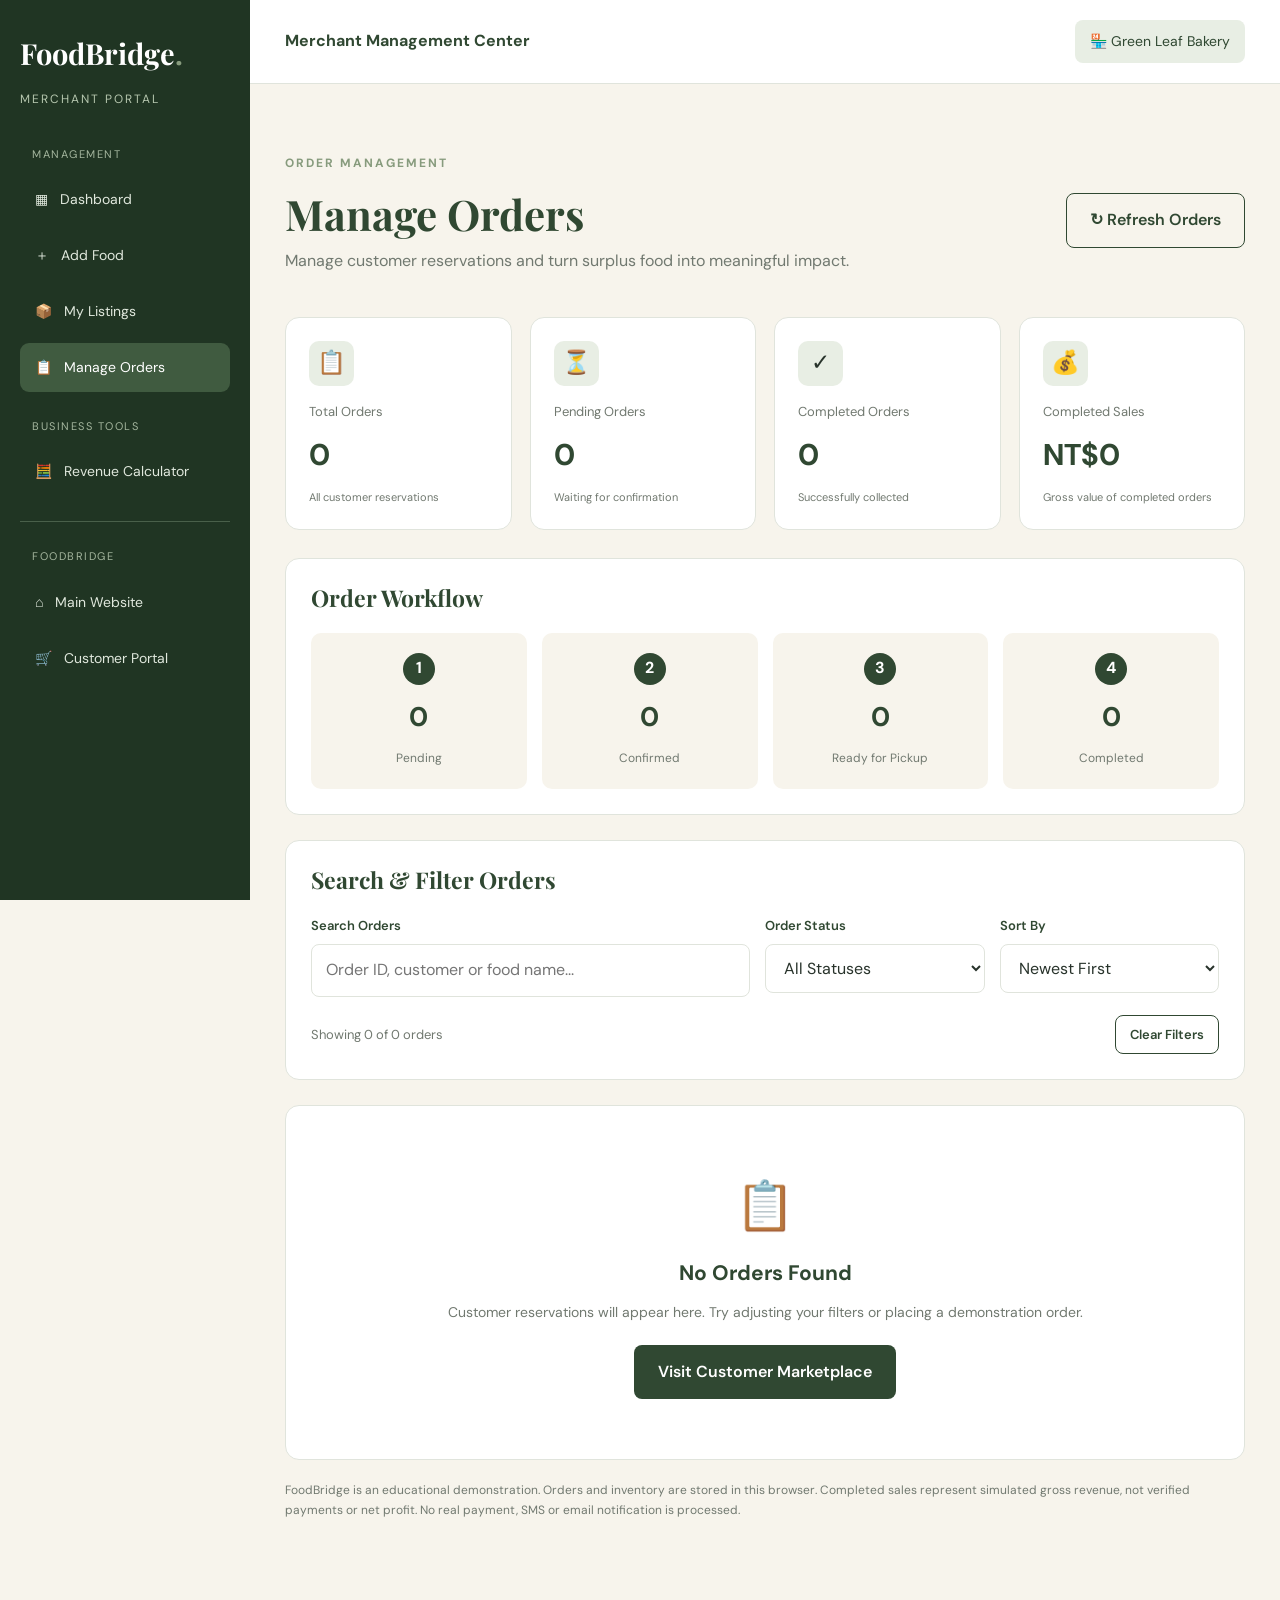
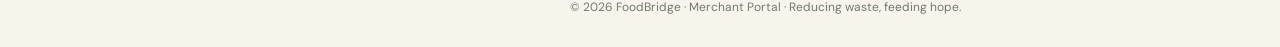
==== merchant/orders.html @ 283144b2 "Create orders.html" ====
<!DOCTYPE html>
<html lang="en">
<head>
    <meta charset="UTF-8">
    <meta name="viewport" content="width=device-width, initial-scale=1.0">
    <title>Manage Orders | FoodBridge</title>
    <link rel="stylesheet" href="../style-v2.css">

    <style>
        .merchant-layout {
            display: grid;
            grid-template-columns: 250px minmax(0, 1fr);
            min-height: 100vh;
        }

        .sidebar {
            background: #203523;
            color: white;
            padding: 30px 20px;
            position: sticky;
            top: 0;
            height: 100vh;
            overflow-y: auto;
        }

        .sidebar .logo {
            color: white;
            font-size: 29px;
        }

        .sidebar-subtitle {
            color: #b5c6ae;
            font-size: 12px;
            letter-spacing: 2px;
            margin: 12px 0 35px;
        }

        .sidebar-label {
            color: #a4b69e;
            font-size: 11px;
            letter-spacing: 1.5px;
            margin: 25px 12px 12px;
        }

        .sidebar-nav {
            display: flex;
            flex-direction: column;
            gap: 7px;
        }

        .sidebar-nav a {
            display: flex;
            align-items: center;
            gap: 12px;
            padding: 13px 15px;
            color: #e0e8dd;
            border-radius: 9px;
            text-decoration: none;
            font-size: 14px;
        }

        .sidebar-nav a:hover,
        .sidebar-nav a.active {
            background: #405b40;
            color: white;
        }

        .sidebar-divider {
            border: none;
            border-top: 1px solid #49604a;
            margin: 25px 0;
        }

        .merchant-main {
            min-width: 0;
            padding: 0;
            background: #f7f4ec;
        }

        .merchant-topbar {
            display: flex;
            justify-content: space-between;
            align-items: center;
            flex-wrap: wrap;
            gap: 15px;
            padding: 20px 35px;
            background: white;
            border-bottom: 1px solid var(--border);
        }

        .topbar-title {
            color: var(--green);
            font-weight: 700;
        }

        .store-label {
            background: #e8eee4;
            color: #304832;
            padding: 10px 15px;
            border-radius: 8px;
            font-size: 14px;
        }

        .dashboard-content {
            max-width: 1500px;
            margin: auto;
            padding: 35px;
        }

        .dashboard-heading {
            display: flex;
            justify-content: space-between;
            align-items: center;
            flex-wrap: wrap;
            gap: 20px;
            margin-bottom: 30px;
        }

        .dashboard-heading h1 {
            font-size: clamp(30px, 4vw, 42px);
            margin: 8px 0;
        }

        .dashboard-heading p {
            color: var(--muted);
        }

        .order-stats {
            display: grid;
            grid-template-columns: repeat(4, minmax(0, 1fr));
            gap: 18px;
            margin-bottom: 28px;
        }

        .order-stat {
            background: white;
            border: 1px solid var(--border);
            border-radius: 14px;
            padding: 23px;
        }

        .stat-icon {
            width: 45px;
            height: 45px;
            display: flex;
            align-items: center;
            justify-content: center;
            background: #e8eee4;
            border-radius: 10px;
            font-size: 23px;
            margin-bottom: 15px;
        }

        .order-stat p {
            color: var(--muted);
            font-size: 13px;
            margin-bottom: 8px;
        }

        .order-stat strong {
            display: block;
            color: var(--green);
            font-size: 30px;
            overflow-wrap: anywhere;
        }

        .order-stat small {
            display: block;
            color: var(--muted);
            font-size: 11px;
            margin-top: 8px;
        }

        .workflow-panel,
        .filter-panel {
            background: white;
            border: 1px solid var(--border);
            border-radius: 14px;
            padding: 25px;
            margin-bottom: 25px;
        }

        .workflow-panel h2,
        .filter-panel h2 {
            font-size: 23px;
            margin-bottom: 20px;
        }

        .workflow {
            display: grid;
            grid-template-columns: repeat(4, 1fr);
            gap: 15px;
        }

        .workflow-step {
            background: #f7f4ec;
            border-radius: 10px;
            padding: 20px 12px;
            text-align: center;
        }

        .workflow-step strong {
            display: block;
            font-size: 27px;
            margin: 10px 0;
            color: var(--green);
        }

        .workflow-step p {
            font-size: 12px;
            color: var(--muted);
            margin: 0;
        }

        .step-number {
            display: inline-flex;
            width: 32px;
            height: 32px;
            border-radius: 50%;
            align-items: center;
            justify-content: center;
            color: white;
            font-weight: 700;
            background: #304832;
        }

        .order-filters {
            display: grid;
            grid-template-columns: 2fr 1fr 1fr;
            gap: 15px;
        }

        .filter-field label {
            display: block;
            color: var(--green);
            font-size: 13px;
            font-weight: 600;
            margin-bottom: 8px;
        }

        .filter-field input,
        .filter-field select {
            width: 100%;
        }

        .filter-bottom {
            display: flex;
            justify-content: space-between;
            align-items: center;
            flex-wrap: wrap;
            gap: 15px;
            margin-top: 18px;
        }

        .result-count {
            color: var(--muted);
            font-size: 13px;
        }

        .merchant-order-card {
            background: white;
            border: 1px solid var(--border);
            border-radius: 14px;
            margin-bottom: 22px;
            overflow: hidden;
        }

        .merchant-order-header {
            display: flex;
            justify-content: space-between;
            align-items: flex-start;
            flex-wrap: wrap;
            gap: 15px;
            background: #f2f4ef;
            padding: 22px 25px;
            border-bottom: 1px solid var(--border);
        }

        .merchant-order-header h3 {
            color: var(--green);
            font-size: 19px;
            margin: 0 0 8px;
            overflow-wrap: anywhere;
        }

        .order-date {
            color: var(--muted);
            font-size: 12px;
        }

        .order-body {
            padding: 25px;
        }

        .customer-details {
            display: grid;
            grid-template-columns: 1fr 1fr;
            gap: 18px;
            padding-bottom: 20px;
            border-bottom: 1px solid var(--border);
        }

        .customer-details p {
            color: var(--muted);
            font-size: 12px;
            margin-bottom: 7px;
        }

        .customer-details strong {
            color: var(--green);
            font-size: 15px;
            overflow-wrap: anywhere;
        }

        .merchant-order-item {
            display: grid;
            grid-template-columns: 85px minmax(0, 1fr) auto;
            align-items: center;
            gap: 18px;
            padding: 20px 0;
            border-bottom: 1px solid var(--border);
        }

        .merchant-order-item img {
            width: 85px;
            height: 85px;
            object-fit: cover;
            border-radius: 10px;
        }

        .merchant-order-item h4 {
            font-size: 17px;
            color: var(--green);
            margin: 0 0 8px;
            overflow-wrap: anywhere;
        }

        .merchant-order-item p {
            font-size: 13px;
            color: var(--muted);
            margin-bottom: 5px;
        }

        .item-total {
            font-size: 19px;
            font-weight: 700;
            color: var(--green);
            text-align: right;
        }

        .order-status-label {
            display: inline-block;
            padding: 7px 12px;
            border-radius: 20px;
            font-size: 12px;
            font-weight: 700;
        }

        .status-pending {
            background: #fff0d9;
            color: #a66a23;
        }

        .status-confirmed {
            background: #e5eef8;
            color: #3c6994;
        }

        .status-ready {
            background: #eee6f7;
            color: #76529b;
        }

        .status-completed {
            background: #e8eee4;
            color: #304832;
        }

        .status-cancelled {
            background: #fbe9e7;
            color: #a43e38;
        }

        .status-mixed {
            background: #eeeeee;
            color: #555555;
        }

        .order-totals {
            display: grid;
            grid-template-columns: repeat(3, 1fr);
            gap: 15px;
            padding: 22px 0;
        }

        .order-total-box {
            background: #f7f4ec;
            border-radius: 9px;
            padding: 16px;
        }

        .order-total-box p {
            font-size: 12px;
            color: var(--muted);
            margin-bottom: 7px;
        }

        .order-total-box strong {
            color: var(--green);
            font-size: 22px;
            overflow-wrap: anywhere;
        }

        .order-progress {
            display: grid;
            grid-template-columns: repeat(4, 1fr);
            gap: 8px;
            padding: 18px 0;
        }

        .progress-step {
            text-align: center;
            font-size: 11px;
            color: #999999;
        }

        .progress-dot {
            width: 28px;
            height: 28px;
            border-radius: 50%;
            background: #eeeeee;
            color: #999999;
            display: flex;
            align-items: center;
            justify-content: center;
            margin: 0 auto 8px;
        }

        .progress-step.done {
            color: #304832;
            font-weight: 600;
        }

        .progress-step.done .progress-dot {
            background: #304832;
            color: white;
        }

        .order-actions {
            display: flex;
            justify-content: space-between;
            align-items: center;
            flex-wrap: wrap;
            gap: 15px;
            padding-top: 20px;
            border-top: 1px solid var(--border);
        }

        .action-note {
            color: var(--muted);
            font-size: 12px;
            max-width: 430px;
            line-height: 1.6;
        }

        .action-buttons {
            display: flex;
            flex-wrap: wrap;
            gap: 10px;
        }

        .cancel-button {
            background: white;
            border: 1px solid #edcfcc;
            color: #b74b45;
            border-radius: 8px;
            padding: 11px 16px;
            cursor: pointer;
            font-weight: 600;
        }

        .cancel-button:hover {
            background: #fbe9e7;
        }

        .completed-message {
            color: #304832;
            background: #e8eee4;
            padding: 12px 16px;
            border-radius: 8px;
            font-size: 13px;
            font-weight: 600;
        }

        .cancelled-message {
            color: #a43e38;
            background: #fbe9e7;
            padding: 12px 16px;
            border-radius: 8px;
            font-size: 13px;
        }

        .empty-orders {
            background: white;
            border: 1px solid var(--border);
            border-radius: 14px;
            text-align: center;
            padding: 60px 25px;
        }

        .empty-orders h3 {
            color: var(--green);
            margin: 15px 0;
        }

        .empty-orders p {
            color: var(--muted);
            font-size: 14px;
            margin-bottom: 20px;
        }

        .demo-note {
            color: var(--muted);
            font-size: 12px;
            line-height: 1.7;
            margin-top: 20px;
        }

        .toast {
            position: fixed;
            bottom: 25px;
            right: 25px;
            max-width: 90vw;
            background: #304832;
            color: white;
            padding: 16px 22px;
            border-radius: 10px;
            box-shadow: var(--shadow);
            z-index: 1000;
            font-size: 14px;
        }

        .dashboard-footer {
            text-align: center;
            color: var(--muted);
            font-size: 12px;
            padding: 30px;
        }

        @media (max-width: 1150px) {
            .order-stats {
                grid-template-columns: repeat(2, 1fr);
            }
        }

        @media (max-width: 760px) {
            .merchant-layout {
                grid-template-columns: 1fr;
            }

            .sidebar {
                position: static;
                height: auto;
                padding: 20px;
            }

            .sidebar-subtitle {
                margin-bottom: 20px;
            }

            .sidebar-nav {
                display: grid;
                grid-template-columns: 1fr 1fr;
            }

            .sidebar-nav a {
                padding: 10px;
                font-size: 13px;
            }

            .merchant-topbar,
            .dashboard-content {
                padding: 20px;
            }

            .workflow {
                grid-template-columns: repeat(2, 1fr);
            }

            .order-filters {
                grid-template-columns: 1fr;
            }

            .order-body {
                padding: 18px;
            }

            .order-totals {
                grid-template-columns: 1fr;
            }

            .merchant-order-item {
                grid-template-columns: 65px minmax(0, 1fr);
            }

            .merchant-order-item img {
                width: 65px;
                height: 65px;
            }

            .item-total {
                grid-column: 2;
                text-align: left;
            }
        }

        @media (max-width: 480px) {
            .order-stat {
                padding: 15px;
            }

            .order-stat strong {
                font-size: 23px;
            }

            .customer-details {
                grid-template-columns: 1fr;
            }

            .merchant-order-header {
                padding: 18px;
            }
        }
    </style>
</head>

<body>

<div class="merchant-layout">

    <!-- Merchant Sidebar -->

    <aside class="sidebar">

        <a href="../index.html" class="logo">
            FoodBridge<span>.</span>
        </a>

        <div class="sidebar-subtitle">
            MERCHANT PORTAL
        </div>

        <div class="sidebar-label">
            MANAGEMENT
        </div>

        <nav class="sidebar-nav">

            <a href="index.html">
                <span>▦</span> Dashboard
            </a>

            <a href="add-food.html">
                <span>＋</span> Add Food
            </a>

            <a href="listings.html">
                <span>📦</span> My Listings
            </a>

            <a href="orders.html"
               class="active"
               aria-current="page">
                <span>📋</span> Manage Orders
            </a>

        </nav>

        <div class="sidebar-label">
            BUSINESS TOOLS
        </div>

        <nav class="sidebar-nav">

            <a href="calculator.html">
                <span>🧮</span> Revenue Calculator
            </a>

        </nav>

        <hr class="sidebar-divider">

        <div class="sidebar-label">
            FOODBRIDGE
        </div>

        <nav class="sidebar-nav">

            <a href="../index.html">
                <span>⌂</span> Main Website
            </a>

            <a href="../customer/index.html">
                <span>🛒</span> Customer Portal
            </a>

        </nav>

    </aside>

    <!-- Main Content -->

    <main class="merchant-main">

        <header class="merchant-topbar">

            <div class="topbar-title">
                Merchant Management Center
            </div>

            <div class="store-label">
                🏪 <span id="currentStore">Loading...</span>
            </div>

        </header>

        <div class="dashboard-content">

            <div class="dashboard-heading">

                <div>

                    <div class="eyebrow">
                        Order Management
                    </div>

                    <h1>Manage Orders</h1>

                    <p>
                        Manage customer reservations and
                        turn surplus food into meaningful impact.
                    </p>

                </div>

                <button type="button"
                        class="btn btn-outline"
                        id="refreshButton">
                    ↻ Refresh Orders
                </button>

            </div>

            <!-- Order Statistics -->

            <section class="order-stats">

                <article class="order-stat">
                    <div class="stat-icon">📋</div>
                    <p>Total Orders</p>
                    <strong id="totalOrders">0</strong>
                    <small>All customer reservations</small>
                </article>

                <article class="order-stat">
                    <div class="stat-icon">⏳</div>
                    <p>Pending Orders</p>
                    <strong id="pendingOrders">0</strong>
                    <small>Waiting for confirmation</small>
                </article>

                <article class="order-stat">
                    <div class="stat-icon">✓</div>
                    <p>Completed Orders</p>
                    <strong id="completedOrders">0</strong>
                    <small>Successfully collected</small>
                </article>

                <article class="order-stat">
                    <div class="stat-icon">💰</div>
                    <p>Completed Sales</p>
                    <strong id="totalRevenue">NT$0</strong>
                    <small>Gross value of completed orders</small>
                </article>

            </section>

            <!-- Order Workflow -->

            <section class="workflow-panel">

                <h2>Order Workflow</h2>

                <div class="workflow">

                    <article class="workflow-step">
                        <span class="step-number">1</span>
                        <strong id="workflowPending">0</strong>
                        <p>Pending</p>
                    </article>

                    <article class="workflow-step">
                        <span class="step-number">2</span>
                        <strong id="workflowConfirmed">0</strong>
                        <p>Confirmed</p>
                    </article>

                    <article class="workflow-step">
                        <span class="step-number">3</span>
                        <strong id="workflowReady">0</strong>
                        <p>Ready for Pickup</p>
                    </article>

                    <article class="workflow-step">
                        <span class="step-number">4</span>
                        <strong id="workflowCompleted">0</strong>
                        <p>Completed</p>
                    </article>

                </div>

            </section>

            <!-- Search and Filters -->

            <section class="filter-panel">

                <h2>Search & Filter Orders</h2>

                <div class="order-filters">

                    <div class="filter-field">

                        <label for="searchInput">
                            Search Orders
                        </label>

                        <input type="search"
                               id="searchInput"
                               placeholder="Order ID, customer or food name...">

                    </div>

                    <div class="filter-field">

                        <label for="statusFilter">
                            Order Status
                        </label>

                        <select id="statusFilter">
                            <option value="">All Statuses</option>
                            <option value="Pending">Pending</option>
                            <option value="Confirmed">Confirmed</option>
                            <option value="Ready for Pickup">
                                Ready for Pickup
                            </option>
                            <option value="Completed">Completed</option>
                            <option value="Cancelled">Cancelled</option>
                        </select>

                    </div>

                    <div class="filter-field">

                        <label for="sortFilter">
                            Sort By
                        </label>

                        <select id="sortFilter">
                            <option value="newest">Newest First</option>
                            <option value="oldest">Oldest First</option>
                            <option value="highest">Highest Order Value</option>
                            <option value="lowest">Lowest Order Value</option>
                        </select>

                    </div>

                </div>

                <div class="filter-bottom">

                    <span class="result-count" id="resultCount">
                        Showing 0 orders
                    </span>

                    <button type="button"
                            class="btn btn-outline btn-small"
                            id="clearFilters">
                        Clear Filters
                    </button>

                </div>

            </section>

            <!-- Order List -->

            <section id="ordersContainer"
                     aria-label="Customer orders">
            </section>

            <p class="demo-note">
                FoodBridge is an educational demonstration.
                Orders and inventory are stored in this browser.
                Completed sales represent simulated gross revenue,
                not verified payments or net profit.
                No real payment, SMS or email notification is processed.
            </p>

        </div>

        <footer class="dashboard-footer">
            © 2026 FoodBridge · Merchant Portal ·
            Reducing waste, feeding hope.
        </footer>

    </main>

</div>

<script src="../database.js"></script>

<script>

    const db = window.FoodBridgeDB;

    const WORKFLOW = [
        "Pending",
        "Confirmed",
        "Ready for Pickup",
        "Completed"
    ];

    let merchant = db.getCurrentMerchant();

    let toastTimer;

    // Utility Functions

    function element(id) {
        return document.getElementById(id);
    }

    function setText(id, value) {
        element(id).textContent = value;
    }

    function escapeHTML(value) {
        return String(value ?? "").replace(
            /[&<>"']/g,
            character => ({
                "&": "&amp;",
                "<": "&lt;",
                ">": "&gt;",
                '"': "&quot;",
                "'": "&#39;"
            })[character]
        );
    }

    function formatMoney(value) {
        return "NT$" +
            Number(value || 0).toLocaleString("en-US");
    }

    function formatDate(value) {

        const date = new Date(value);

        if (Number.isNaN(date.getTime())) {
            return "Date unavailable";
        }

        return date.toLocaleString("en-US", {
            year: "numeric",
            month: "short",
            day: "numeric",
            hour: "numeric",
            minute: "2-digit"
        });

    }

    function getImagePath(image) {

        const value = String(image || "bakery.jpg");

        if (/^data:image\/(jpeg|png|webp|gif);base64,/i.test(value)) {
            return value;
        }

        if (/^https?:\/\//i.test(value)) {
            return value;
        }

        return "../" + value.replace(/^\/+/, "");

    }

    function showToast(message, isError = false) {

        const existing = document.querySelector(".toast");

        if (existing) {
            existing.remove();
        }

        clearTimeout(toastTimer);

        const toast = document.createElement("div");

        toast.className = "toast";

        toast.setAttribute("role", "status");

        toast.textContent = message;

        if (isError) {
            toast.style.background = "#b74b45";
        }

        document.body.appendChild(toast);

        toastTimer = setTimeout(
            () => toast.remove(),
            3500
        );

    }

    // Merchant Orders

    function getOrders() {

        if (!merchant) {
            return [];
        }

        return db.getMerchantOrders(merchant.id);

    }

    function getOrderStatus(order) {

        const statuses = [
            ...new Set(
                order.items.map(
                    item => item.status || "Pending"
                )
            )
        ];

        if (statuses.length === 1) {
            return statuses[0];
        }

        return "Mixed";

    }

    function getStatusClass(status) {

        const classes = {
            "Pending": "status-pending",
            "Confirmed": "status-confirmed",
            "Ready for Pickup": "status-ready",
            "Completed": "status-completed",
            "Cancelled": "status-cancelled",
            "Mixed": "status-mixed"
        };

        return classes[status] || "status-mixed";

    }

    function getOrderTotals(order) {

        const activeItems = order.items.filter(
            item => item.status !== "Cancelled"
        );

        return activeItems.reduce(
            (totals, item) => {

                const quantity = Number(item.quantity) || 0;
                const price = Number(item.price) || 0;
                const original = Number(item.originalPrice) || 0;
                const weight = Number(item.weight) || 0;

                totals.quantity += quantity;
                totals.total += price * quantity;
                totals.savings += (original - price) * quantity;
                totals.waste += weight * quantity;

                return totals;

            },
            {
                quantity: 0,
                total: 0,
                savings: 0,
                waste: 0
            }
        );

    }

    // Dashboard Statistics

    function updateStatistics() {

        const orders = getOrders();

        const pending = orders.filter(
            order => getOrderStatus(order) === "Pending"
        ).length;

        const confirmed = orders.filter(
            order => getOrderStatus(order) === "Confirmed"
        ).length;

        const ready = orders.filter(
            order => getOrderStatus(order) === "Ready for Pickup"
        ).length;

        const completed = orders.filter(
            order => getOrderStatus(order) === "Completed"
        ).length;

        const revenue = orders.reduce(
            (sum, order) => {

                return sum + order.items
                    .filter(item => item.status === "Completed")
                    .reduce(
                        (total, item) =>
                            total + item.price * item.quantity,
                        0
                    );

            },
            0
        );

        setText("totalOrders", orders.length);
        setText("pendingOrders", pending);
        setText("completedOrders", completed);
        setText("totalRevenue", formatMoney(revenue));

        setText("workflowPending", pending);
        setText("workflowConfirmed", confirmed);
        setText("workflowReady", ready);
        setText("workflowCompleted", completed);

    }

    // Search and Filter

    function getFilteredOrders() {

        const keyword = element("searchInput")
            .value.trim().toLowerCase();

        const status = element("statusFilter").value;

        const sort = element("sortFilter").value;

        let orders = getOrders().filter(order => {

            const searchableText = [
                order.id,
                order.customerName,
                ...order.items.map(item => item.name)
            ].join(" ").toLowerCase();

            const matchesKeyword =
                searchableText.includes(keyword);

            const matchesStatus =
                !status ||
                order.items.some(
                    item => (item.status || "Pending") === status
                );

            return matchesKeyword && matchesStatus;

        });

        switch (sort) {

            case "oldest":

                orders.sort(
                    (a, b) => new Date(a.date) - new Date(b.date)
                );

                break;

            case "highest":

                orders.sort(
                    (a, b) =>
                        getOrderTotals(b).total -
                        getOrderTotals(a).total
                );

                break;

            case "lowest":

                orders.sort(
                    (a, b) =>
                        getOrderTotals(a).total -
                        getOrderTotals(b).total
                );

                break;

            default:

                orders.sort(
                    (a, b) => new Date(b.date) - new Date(a.date)
                );

        }

        return orders;

    }

    // Order Progress

    function renderProgress(status) {

        if (status === "Cancelled" || status === "Mixed") {
            return "";
        }

        const currentIndex = WORKFLOW.indexOf(status);

        return `
            <div class="order-progress">

                ${WORKFLOW.map((step, index) => `

                    <div class="progress-step
                        ${index <= currentIndex ? "done" : ""}">

                        <div class="progress-dot">
                            ${index < currentIndex ? "✓" : index + 1}
                        </div>

                        ${step}

                    </div>

                `).join("")}

            </div>
        `;

    }

    // Order Action Buttons

    function renderActions(order, status) {

        const orderId = escapeHTML(order.id);

        if (status === "Completed") {

            return `
                <div class="completed-message">
                    ✓ Order successfully completed.
                </div>
            `;

        }

        if (status === "Cancelled") {

            return `
                <div class="cancelled-message">
                    This order has been cancelled.
                </div>
            `;

        }

        if (status === "Mixed") {

            return `
                <p class="action-note">
                    This order contains different item statuses.
                    Review the individual items before making changes.
                </p>
            `;

        }

        const nextSteps = {

            "Pending": {
                status: "Confirmed",
                label: "Confirm Order",
                note: "Accept this customer reservation."
            },

            "Confirmed": {
                status: "Ready for Pickup",
                label: "Mark Ready for Pickup",
                note: "Mark the food as ready for collection."
            },

            "Ready for Pickup": {
                status: "Completed",
                label: "Complete Order",
                note: "Complete the order after the customer collects the food."
            }

        };

        const next = nextSteps[status];

        if (!next) {
            return "";
        }

        return `

            <p class="action-note">
                ${next.note}
            </p>

            <div class="action-buttons">

                <button type="button"
                        class="cancel-button"
                        data-order-id="${orderId}"
                        data-status="Cancelled">
                    Cancel Order
                </button>

                <button type="button"
                        class="btn btn-primary"
                        data-order-id="${orderId}"
                        data-status="${next.status}">
                    ${next.label} →
                </button>

            </div>

        `;

    }

    // Render Orders

    function renderOrders() {

        const orders = getFilteredOrders();

        const container = element("ordersContainer");

        setText(
            "resultCount",
            "Showing " + orders.length +
            " of " + getOrders().length + " orders"
        );

        if (orders.length === 0) {

            container.innerHTML = `

                <div class="empty-orders">

                    <div style="font-size:48px;">📋</div>

                    <h3>No Orders Found</h3>

                    <p>
                        Customer reservations will appear here.
                        Try adjusting your filters or placing
                        a demonstration order.
                    </p>

                    <a href="../customer/food.html"
                       class="btn btn-primary">
                        Visit Customer Marketplace
                    </a>

                </div>

            `;

            return;

        }

        container.innerHTML = orders.map(order => {

            const status = getOrderStatus(order);

            const totals = getOrderTotals(order);

            const items = order.items.map(item => {

                const itemStatus = item.status || "Pending";

                return `

                    <div class="merchant-order-item">

                        <img
                            src="${escapeHTML(getImagePath(item.image))}"
                            alt="${escapeHTML(item.name)}"
                            onerror="this.onerror=null;this.src='../bakery.jpg';">

                        <div>

                            <h4>
                                ${escapeHTML(item.name)}
                            </h4>

                            <p>
                                Quantity: ${Number(item.quantity)}
                                · ${formatMoney(item.price)} each
                            </p>

                            <p>
                                🕒 Pickup:
                                ${escapeHTML(item.pickup)}
                            </p>

                            <span class="order-status-label
                                ${getStatusClass(itemStatus)}">

                                ${escapeHTML(itemStatus)}

                            </span>

                        </div>

                        <div class="item-total">
                            ${formatMoney(
                                item.price * item.quantity
                            )}
                        </div>

                    </div>

                `;

            }).join("");

            return `

                <article class="merchant-order-card">

                    <header class="merchant-order-header">

                        <div>

                            <h3>
                                Order #${escapeHTML(order.id)}
                            </h3>

                            <div class="order-date">
                                ${escapeHTML(formatDate(order.date))}
                            </div>

                        </div>

                        <span class="order-status-label
                            ${getStatusClass(status)}">

                            ${escapeHTML(status)}

                        </span>

                    </header>

                    <div class="order-body">

                        <div class="customer-details">

                            <div>
                                <p>Customer Name</p>
                                <strong>
                                    ${escapeHTML(
                                        order.customerName ||
                                        "Guest Customer"
                                    )}
                                </strong>
                            </div>

                            <div>
                                <p>Payment Method</p>
                                <strong>Pay at Pickup (Demo)</strong>
                            </div>

                        </div>

                        ${items}

                        <div class="order-totals">

                            <div class="order-total-box">
                                <p>
                                    ${status === "Completed"
                                        ? "Completed Sales"
                                        : "Active Order Value"}
                                </p>
                                <strong>
                                    ${formatMoney(totals.total)}
                                </strong>
                            </div>

                            <div class="order-total-box">
                                <p>Customer Savings</p>
                                <strong>
                                    ${formatMoney(totals.savings)}
                                </strong>
                            </div>

                            <div class="order-total-box">
                                <p>
                                    ${status === "Completed"
                                        ? "Estimated Food Rescued"
                                        : "Potential Food Rescued"}
                                </p>
                                <strong>
                                    ${totals.waste.toFixed(2)} kg
                                </strong>
                            </div>

                        </div>

                        ${renderProgress(status)}

                        <div class="order-actions">

                            ${renderActions(order, status)}

                        </div>

                    </div>

                </article>

            `;

        }).join("");

    }

    // Update Order Status

    function changeOrderStatus(orderId, newStatus) {

        if (!merchant) {
            return;
        }

        const order = getOrders().find(
            item => String(item.id) === String(orderId)
        );

        if (!order) {

            showToast("Order not found.", true);

            return;

        }

        const currentStatus = getOrderStatus(order);

        const allowedTransitions = {

            "Pending": [
                "Confirmed",
                "Cancelled"
            ],

            "Confirmed": [
                "Ready for Pickup",
                "Cancelled"
            ],

            "Ready for Pickup": [
                "Completed",
                "Cancelled"
            ],

            "Completed": [],

            "Cancelled": [],

            "Mixed": []

        };

        if (
            !(allowedTransitions[currentStatus] || [])
                .includes(newStatus)
        ) {

            showToast(
                "This order status cannot be changed.",
                true
            );

            return;

        }

        if (newStatus === "Cancelled") {

            const confirmed = window.confirm(

                "Cancel this order?\n\n" +
                "The reserved food quantity will be returned " +
                "to the inventory. This action cannot be undone."

            );

            if (!confirmed) {
                return;
            }

        }

        if (newStatus === "Completed") {

            const confirmed = window.confirm(

                "Complete this order?\n\n" +
                "Please confirm that the customer has collected " +
                "the food. Completed sales and sustainability " +
                "statistics will be updated."

            );

            if (!confirmed) {
                return;
            }

        }

        try {

            const success = db.updateOrderStatus(
                orderId,
                merchant.id,
                newStatus
            );

            if (!success) {

                throw new Error(
                    "Unable to update order status."
                );

            }

            refreshPage();

            const messages = {

                "Confirmed":
                    "Order confirmed successfully.",

                "Ready for Pickup":
                    "Order is now ready for pickup.",

                "Completed":
                    "Order completed. Impact statistics updated!",

                "Cancelled":
                    "Order cancelled. Inventory restored."

            };

            showToast(
                messages[newStatus] ||
                "Order status updated."
            );

        } catch (error) {

            console.error(error);

            showToast(
                "Unable to update the order. Please refresh and try again.",
                true
            );

        }

    }

    // Clear Filters

    function clearFilters() {

        element("searchInput").value = "";

        element("statusFilter").value = "";

        element("sortFilter").value = "newest";

        renderOrders();

    }

    // Refresh Page

    function refreshPage() {

        merchant = db.getCurrentMerchant();

        setText(
            "currentStore",
            merchant ? merchant.name : "No store selected"
        );

        updateStatistics();

        renderOrders();

    }

    // Order Action Events

    element("ordersContainer").addEventListener(
        "click",
        event => {

            const button = event.target.closest(
                "button[data-order-id][data-status]"
            );

            if (!button) {
                return;
            }

            button.disabled = true;

            try {

                changeOrderStatus(
                    button.dataset.orderId,
                    button.dataset.status
                );

            } finally {

                button.disabled = false;

            }

        }
    );

    // Filter Events

    element("searchInput").addEventListener(
        "input",
        renderOrders
    );

    element("statusFilter").addEventListener(
        "change",
        renderOrders
    );

    element("sortFilter").addEventListener(
        "change",
        renderOrders
    );

    element("clearFilters").addEventListener(
        "click",
        clearFilters
    );

    element("refreshButton").addEventListener(
        "click",
        () => window.location.reload()
    );

    window.addEventListener(
        "storage",
        refreshPage
    );

    window.addEventListener(
        "pageshow",
        refreshPage
    );

    // Initialize Page

    refreshPage();

</script>

</body>
</html>
---- style-v2.css ----
/* ========================================
   FoodBridge 2.0
   Global Design System
======================================== */

@import url('https://fonts.googleapis.com/css2?family=DM+Sans:wght@400;500;600;700&family=Playfair+Display:wght@400;500;600;700&display=swap');

:root {
    --green: #304832;
    --green-dark: #203523;
    --green-light: #e8eee4;
    --sage: #879b7d;
    --cream: #f7f4ec;
    --white: #ffffff;
    --text: #28332b;
    --muted: #717970;
    --border: #e0e4dc;
    --orange: #b66a39;
    --red: #b74b45;
    --shadow: 0 8px 30px rgba(48, 72, 50, 0.08);
    --radius: 14px;
}

/* Reset */

* {
    box-sizing: border-box;
    margin: 0;
    padding: 0;
}

html {
    scroll-behavior: smooth;
}

body {
    font-family: 'DM Sans', Arial, sans-serif;
    background: var(--cream);
    color: var(--text);
    line-height: 1.65;
    font-size: 16px;
}

h1, h2, h3, h4 {
    line-height: 1.25;
    color: var(--green);
}

h1, h2 {
    font-family: 'Playfair Display', Georgia, serif;
}

h1 {
    font-size: clamp(38px, 5vw, 68px);
}

h2 {
    font-size: clamp(28px, 3vw, 42px);
}

h3 {
    font-size: 21px;
}

p {
    margin-bottom: 12px;
}

a {
    color: inherit;
    text-decoration: none;
}

img {
    display: block;
    width: 100%;
    max-width: 100%;
}

button, input, select, textarea {
    font: inherit;
}

button {
    cursor: pointer;
}

button:disabled {
    cursor: not-allowed;
    opacity: 0.5;
}

:focus-visible {
    outline: 3px solid var(--sage);
    outline-offset: 4px;
}

[hidden] {
    display: none !important;
}

/* Layout */

.container {
    width: min(1200px, 92%);
    margin: 0 auto;
}

.section {
    padding: 80px 0;
}

.section-white {
    background: var(--white);
}

.section-green {
    background: var(--green-light);
}

.section-heading {
    max-width: 760px;
    margin-bottom: 36px;
}

.section-heading p {
    color: var(--muted);
    margin-top: 12px;
}

.center {
    text-align: center;
}

.center .section-heading,
.section-heading.center {
    margin-left: auto;
    margin-right: auto;
}

.eyebrow {
    color: var(--sage);
    font-size: 12px;
    font-weight: 700;
    text-transform: uppercase;
    letter-spacing: 2px;
    margin-bottom: 14px;
}

.muted {
    color: var(--muted);
}

.grid-2,
.grid-3,
.grid-4 {
    display: grid;
    gap: 24px;
}

.grid-2 {
    grid-template-columns: repeat(2, minmax(0, 1fr));
}

.grid-3 {
    grid-template-columns: repeat(3, minmax(0, 1fr));
}

.grid-4 {
    grid-template-columns: repeat(4, minmax(0, 1fr));
}

/* Navigation */

.site-header {
    background: var(--white);
    border-bottom: 1px solid var(--border);
    position: sticky;
    top: 0;
    z-index: 100;
}

.navbar {
    min-height: 76px;
    display: flex;
    align-items: center;
    justify-content: space-between;
    gap: 24px;
}

.logo {
    font-family: 'Playfair Display', Georgia, serif;
    font-size: 30px;
    font-weight: 700;
    color: var(--green);
    white-space: nowrap;
}

.logo span {
    color: var(--sage);
}

.nav-links {
    display: flex;
    align-items: center;
    gap: 24px;
    list-style: none;
}

.nav-links a {
    font-size: 14px;
    font-weight: 600;
    transition: color 0.2s;
}

.nav-links a:hover,
.nav-links a.active {
    color: var(--sage);
}

.nav-actions {
    display: flex;
    align-items: center;
    gap: 12px;
}

.cart-count {
    background: var(--green);
    color: white;
    padding: 2px 7px;
    border-radius: 20px;
    font-size: 12px;
}

/* Buttons */

.btn {
    display: inline-flex;
    align-items: center;
    justify-content: center;
    gap: 8px;
    padding: 13px 23px;
    border: 1px solid transparent;
    border-radius: 8px;
    font-weight: 600;
    transition: 0.2s ease;
}

.btn-primary {
    background: var(--green);
    color: var(--white);
}

.btn-primary:hover {
    background: var(--green-dark);
}

.btn-outline {
    border-color: var(--green);
    background: transparent;
    color: var(--green);
}

.btn-outline:hover {
    background: var(--green-light);
}

.btn-light {
    background: var(--green-light);
    color: var(--green);
}

.btn-danger {
    background: #fae9e7;
    color: var(--red);
}

.btn-small {
    padding: 8px 14px;
    font-size: 13px;
}

.btn-block {
    width: 100%;
}

/* Landing Page */

.hero {
    padding: 80px 0;
}

.hero-grid {
    display: grid;
    grid-template-columns: 1fr 1fr;
    align-items: center;
    gap: 55px;
}

.hero-content h1 {
    margin-bottom: 24px;
}

.hero-content p {
    color: var(--muted);
    font-size: 18px;
    max-width: 540px;
}

.hero-actions {
    display: flex;
    flex-wrap: wrap;
    gap: 14px;
    margin-top: 30px;
}

.hero-image {
    height: 500px;
    border-radius: 20px;
    object-fit: cover;
}

.role-card {
    background: var(--white);
    border: 1px solid var(--border);
    border-radius: var(--radius);
    overflow: hidden;
    box-shadow: var(--shadow);
    transition: transform 0.25s;
}

.role-card:hover {
    transform: translateY(-5px);
}

.role-card img {
    height: 260px;
    object-fit: cover;
}

.role-content {
    padding: 32px;
}

.role-content h3 {
    font-family: 'Playfair Display', Georgia, serif;
    font-size: 30px;
    margin-bottom: 12px;
}

.role-content p {
    color: var(--muted);
    margin-bottom: 22px;
}

/* General Cards */

.card {
    background: var(--white);
    border: 1px solid var(--border);
    border-radius: var(--radius);
    padding: 28px;
    box-shadow: var(--shadow);
}

.card h3 {
    margin-bottom: 12px;
}

.feature-card {
    background: var(--white);
    border-radius: var(--radius);
    padding: 28px;
    border: 1px solid var(--border);
}

.feature-icon {
    font-size: 34px;
    margin-bottom: 16px;
}

.feature-card p {
    color: var(--muted);
    margin-bottom: 0;
}

/* Page Heading */

.page-header {
    padding: 55px 0 35px;
}

.page-header h1 {
    font-size: clamp(34px, 4vw, 50px);
    margin-bottom: 12px;
}

.page-header p {
    color: var(--muted);
}

/* Search and Filters */

.filter-bar {
    display: grid;
    grid-template-columns: 2fr 1fr 1fr 1fr;
    gap: 14px;
    background: var(--white);
    padding: 20px;
    border: 1px solid var(--border);
    border-radius: var(--radius);
    margin-bottom: 30px;
}

/* Forms */

.form-group {
    margin-bottom: 20px;
}

.form-group label {
    display: block;
    font-size: 14px;
    font-weight: 600;
    color: var(--green);
    margin-bottom: 8px;
}

input,
select,
textarea {
    width: 100%;
    background: var(--white);
    color: var(--text);
    border: 1px solid var(--border);
    border-radius: 8px;
    padding: 12px 14px;
    min-height: 46px;
}

input:focus,
select:focus,
textarea:focus {
    border-color: var(--sage);
    outline: 2px solid var(--green-light);
}

textarea {
    min-height: 120px;
    resize: vertical;
}

.form-row {
    display: grid;
    grid-template-columns: 1fr 1fr;
    gap: 20px;
}

.form-note {
    font-size: 13px;
    color: var(--muted);
    margin-top: 6px;
}

/* Food Cards */

.food-grid {
    display: grid;
    grid-template-columns: repeat(3, minmax(0, 1fr));
    gap: 24px;
}

.food-card {
    background: var(--white);
    border: 1px solid var(--border);
    border-radius: var(--radius);
    overflow: hidden;
    box-shadow: var(--shadow);
    transition: transform 0.25s;
}

.food-card:hover {
    transform: translateY(-4px);
}

.food-image {
    position: relative;
    overflow: hidden;
}

.food-image img {
    width: 100%;
    height: 230px;
    object-fit: cover;
}

.food-content {
    padding: 24px;
}

.food-content h3 {
    font-size: 23px;
    margin: 10px 0 12px;
}

.food-content p {
    color: var(--muted);
    font-size: 14px;
    margin-bottom: 7px;
}

.stock {
    display: inline-block;
    background: var(--green-light);
    color: var(--green);
    padding: 5px 10px;
    border-radius: 6px;
    font-size: 12px;
    font-weight: 600;
}

.price-row {
    display: flex;
    align-items: center;
    flex-wrap: wrap;
    gap: 10px;
    margin: 20px 0;
}

.price {
    color: var(--green);
    font-size: 29px;
    font-weight: 700;
}

.original-price {
    color: #92978f;
    font-size: 15px;
    text-decoration: line-through;
}

.discount-badge {
    display: inline-flex;
    align-items: center;
    justify-content: center;
    width: auto;
    background: var(--green-light);
    color: var(--green);
    padding: 5px 9px;
    border-radius: 6px;
    font-size: 14px;
    font-weight: 700;
    white-space: nowrap;
}

.favorite-btn {
    position: absolute;
    top: 14px;
    right: 14px;
    width: 42px;
    height: 42px;
    border: 0;
    border-radius: 50%;
    background: var(--white);
    color: var(--green);
    font-size: 23px;
    box-shadow: var(--shadow);
}

.favorite-btn.active {
    color: var(--red);
}

.photo-note {
    color: var(--muted);
    font-size: 11px !important;
}

.food-actions {
    display: flex;
    gap: 10px;
}

.food-actions .btn {
    flex: 1;
}

/* Shopping Cart */

.cart-layout {
    display: grid;
    grid-template-columns: 2fr 1fr;
    gap: 28px;
    align-items: start;
}

.cart-item {
    display: flex;
    align-items: center;
    gap: 20px;
    background: var(--white);
    padding: 22px;
    border: 1px solid var(--border);
    border-radius: var(--radius);
    margin-bottom: 16px;
}

.cart-item img {
    width: 110px;
    height: 110px;
    border-radius: 10px;
    object-fit: cover;
}

.cart-item-info {
    flex: 1;
}

.quantity-control {
    display: flex;
    align-items: center;
    gap: 12px;
    margin-top: 12px;
}

.quantity-control button {
    width: 34px;
    height: 34px;
    border: 1px solid var(--border);
    border-radius: 6px;
    background: var(--white);
    color: var(--green);
    font-weight: 700;
}

.order-summary {
    background: var(--white);
    padding: 28px;
    border-radius: var(--radius);
    border: 1px solid var(--border);
    box-shadow: var(--shadow);
}

.summary-row {
    display: flex;
    justify-content: space-between;
    gap: 16px;
    padding: 12px 0;
    border-bottom: 1px solid var(--border);
}

.summary-total {
    font-size: 23px;
    font-weight: 700;
    color: var(--green);
}

.savings-text {
    color: var(--green);
    font-weight: 600;
}

/* Orders */

.order-card {
    background: var(--white);
    border: 1px solid var(--border);
    border-radius: var(--radius);
    padding: 25px;
    margin-bottom: 20px;
}

.order-header {
    display: flex;
    justify-content: space-between;
    align-items: center;
    flex-wrap: wrap;
    gap: 12px;
    padding-bottom: 16px;
    border-bottom: 1px solid var(--border);
}

.order-item {
    display: flex;
    align-items: center;
    justify-content: space-between;
    gap: 20px;
    padding: 16px 0;
    border-bottom: 1px solid var(--border);
}

.status {
    display: inline-block;
    padding: 6px 12px;
    border-radius: 20px;
    font-size: 12px;
    font-weight: 600;
}

.status-pending {
    background: #fff0d5;
    color: #95651e;
}

.status-confirmed {
    background: #e4edf7;
    color: #42678f;
}

.status-ready,
.status-completed {
    background: var(--green-light);
    color: var(--green);
}

.status-cancelled {
    background: #fae9e7;
    color: var(--red);
}

/* Calculator */

.calculator-layout {
    display: grid;
    grid-template-columns: 1fr 1fr;
    gap: 28px;
    align-items: start;
}

.calculator-panel {
    background: var(--white);
    padding: 32px;
    border-radius: var(--radius);
    border: 1px solid var(--border);
}

.calculator-panel h3 {
    margin-bottom: 25px;
}

.calculator-results {
    background: var(--green);
    color: var(--white);
    border-radius: var(--radius);
    padding: 32px;
}

.calculator-results h2,
.calculator-results h3 {
    color: var(--white);
}

.result-item {
    padding: 18px 0;
    border-bottom: 1px solid rgba(255,255,255,0.18);
}

.result-item:last-child {
    border-bottom: 0;
}

.result-label {
    font-size: 14px;
    color: #d6e2d1;
}

.result-value {
    font-size: 36px;
    font-weight: 700;
    margin-top: 4px;
}

input[type="range"] {
    padding: 0;
    accent-color: var(--green);
}

/* Merchant Dashboard */

.merchant-layout {
    display: grid;
    grid-template-columns: 250px minmax(0, 1fr);
    min-height: 100vh;
}

.sidebar {
    background: var(--green-dark);
    color: var(--white);
    padding: 30px 20px;
}

.sidebar .logo {
    color: var(--white);
    font-size: 27px;
}

.sidebar-subtitle {
    color: #bdcdb7;
    font-size: 12px;
    margin-top: 6px;
    margin-bottom: 35px;
}

.sidebar-nav {
    display: flex;
    flex-direction: column;
    gap: 7px;
}

.sidebar-nav a {
    display: flex;
    align-items: center;
    gap: 12px;
    color: #e0e8dd;
    font-size: 14px;
    padding: 13px 15px;
    border-radius: 8px;
}

.sidebar-nav a:hover,
.sidebar-nav a.active {
    background: rgba(255,255,255,0.13);
    color: var(--white);
}

.sidebar-divider {
    height: 1px;
    background: rgba(255,255,255,0.15);
    margin: 20px 0;
}

.merchant-main {
    padding: 35px;
    min-width: 0;
}

.merchant-topbar {
    display: flex;
    justify-content: space-between;
    align-items: center;
    gap: 20px;
    margin-bottom: 35px;
}

.merchant-topbar select {
    max-width: 240px;
}

.dashboard-heading {
    margin-bottom: 28px;
}

.dashboard-heading h1 {
    font-size: 38px;
    margin-bottom: 10px;
}

.dashboard-heading p {
    color: var(--muted);
}

/* Statistics */

.stats-grid {
    display: grid;
    grid-template-columns: repeat(4, minmax(0, 1fr));
    gap: 20px;
    margin-bottom: 28px;
}

.stat-card {
    background: var(--white);
    border: 1px solid var(--border);
    border-radius: var(--radius);
    padding: 24px;
}

.stat-label {
    font-size: 13px;
    color: var(--muted);
    margin-bottom: 12px;
}

.stat-value {
    font-size: 30px;
    color: var(--green);
    font-weight: 700;
    overflow-wrap: anywhere;
}

.stat-note {
    font-size: 12px;
    color: var(--muted);
    margin-top: 8px;
}

/* Data Tables */

.table-container {
    overflow-x: auto;
    background: var(--white);
    border: 1px solid var(--border);
    border-radius: var(--radius);
}

.data-table {
    width: 100%;
    border-collapse: collapse;
    min-width: 650px;
}

.data-table th {
    background: var(--green-light);
    color: var(--green);
    text-align: left;
    font-size: 13px;
    font-weight: 700;
    padding: 16px;
}

.data-table td {
    padding: 16px;
    border-bottom: 1px solid var(--border);
    font-size: 14px;
}

.data-table tr:last-child td {
    border-bottom: 0;
}

.table-image {
    width: 65px;
    height: 55px;
    border-radius: 7px;
    object-fit: cover;
}

.table-actions {
    display: flex;
    flex-wrap: wrap;
    gap: 8px;
}

/* Empty States */

.empty-state {
    background: var(--white);
    padding: 60px 25px;
    border: 1px solid var(--border);
    border-radius: var(--radius);
    text-align: center;
    grid-column: 1 / -1;
}

.empty-icon {
    font-size: 48px;
    margin-bottom: 20px;
}

.empty-state h3 {
    font-size: 24px;
    margin-bottom: 12px;
}

.empty-state p {
    color: var(--muted);
    margin-bottom: 22px;
}

/* Notifications */

.message {
    padding: 14px 18px;
    border-radius: 8px;
    margin-bottom: 20px;
    background: var(--green-light);
    color: var(--green);
}

.message.error {
    background: #fae9e7;
    color: var(--red);
}

.toast {
    position: fixed;
    bottom: 25px;
    right: 25px;
    z-index: 1000;
    max-width: calc(100vw - 50px);
    background: var(--green-dark);
    color: var(--white);
    padding: 16px 24px;
    border-radius: 10px;
    box-shadow: var(--shadow);
}

/* SDG Section */

.sdg-card {
    display: flex;
    align-items: center;
    gap: 25px;
    background: var(--white);
    border: 1px solid var(--border);
    border-radius: var(--radius);
    padding: 25px;
}

.sdg-card img {
    width: 110px;
    height: 110px;
    object-fit: contain;
}

/* Footer */

.site-footer {
    background: var(--green-dark);
    color: #dce6d8;
    padding: 50px 0 25px;
}

.site-footer .logo,
.site-footer h3 {
    color: var(--white);
}

.footer-grid {
    display: grid;
    grid-template-columns: 2fr 1fr 1fr;
    gap: 35px;
    margin-bottom: 35px;
}

.footer-links {
    display: flex;
    flex-direction: column;
    gap: 10px;
    margin-top: 15px;
    font-size: 14px;
}

.footer-bottom {
    border-top: 1px solid rgba(255,255,255,0.15);
    padding-top: 20px;
    font-size: 13px;
    text-align: center;
}

/* Tablet */

@media (max-width: 1050px) {

    .nav-links {
        gap: 14px;
    }

    .grid-4,
    .stats-grid {
        grid-template-columns: repeat(2, minmax(0, 1fr));
    }

    .food-grid {
        grid-template-columns: repeat(2, minmax(0, 1fr));
    }

    .filter-bar {
        grid-template-columns: 1fr 1fr;
    }

    .merchant-layout {
        grid-template-columns: 210px minmax(0, 1fr);
    }

    .merchant-main {
        padding: 25px;
    }
}

/* Mobile */

@media (max-width: 760px) {

    .section {
        padding: 45px 0;
    }

    .navbar {
        flex-wrap: wrap;
        gap: 12px;
        padding: 15px 0;
    }

    .nav-links {
        width: 100%;
        overflow-x: auto;
        padding-bottom: 8px;
        white-space: nowrap;
    }

    .nav-actions {
        flex-wrap: wrap;
    }

    .hero {
        padding: 40px 0;
    }

    .hero-grid,
    .grid-2,
    .grid-3,
    .cart-layout,
    .calculator-layout,
    .form-row,
    .footer-grid {
        grid-template-columns: 1fr;
    }

    .hero-grid {
        gap: 30px;
    }

    .hero-image {
        height: 320px;
    }

    .role-card img {
        height: 220px;
    }

    .food-grid {
        grid-template-columns: 1fr;
    }

    .filter-bar {
        grid-template-columns: 1fr;
    }

    .merchant-layout {
        display: block;
    }

    .sidebar {
        padding: 20px;
    }

    .sidebar-subtitle {
        margin-bottom: 15px;
    }

    .sidebar-nav {
        flex-direction: row;
        overflow-x: auto;
    }

    .sidebar-nav a {
        white-space: nowrap;
    }

    .merchant-main {
        padding: 20px;
    }

    .merchant-topbar {
        flex-wrap: wrap;
    }

    .dashboard-heading h1 {
        font-size: 30px;
    }

    .stat-card {
        padding: 18px;
    }

    .stat-value {
        font-size: 25px;
    }

    .cart-item {
        flex-wrap: wrap;
    }

    .cart-item img {
        width: 85px;
        height: 85px;
    }

    .cart-item-info {
        min-width: 130px;
    }

    .sdg-card {
        align-items: flex-start;
        gap: 15px;
    }

    .sdg-card img {
        width: 75px;
        height: 75px;
    }
}

/* Reduced Motion */

@media (prefers-reduced-motion: reduce) {
    *,
    *::before,
    *::after {
        scroll-behavior: auto !important;
        transition: none !important;
    }
}
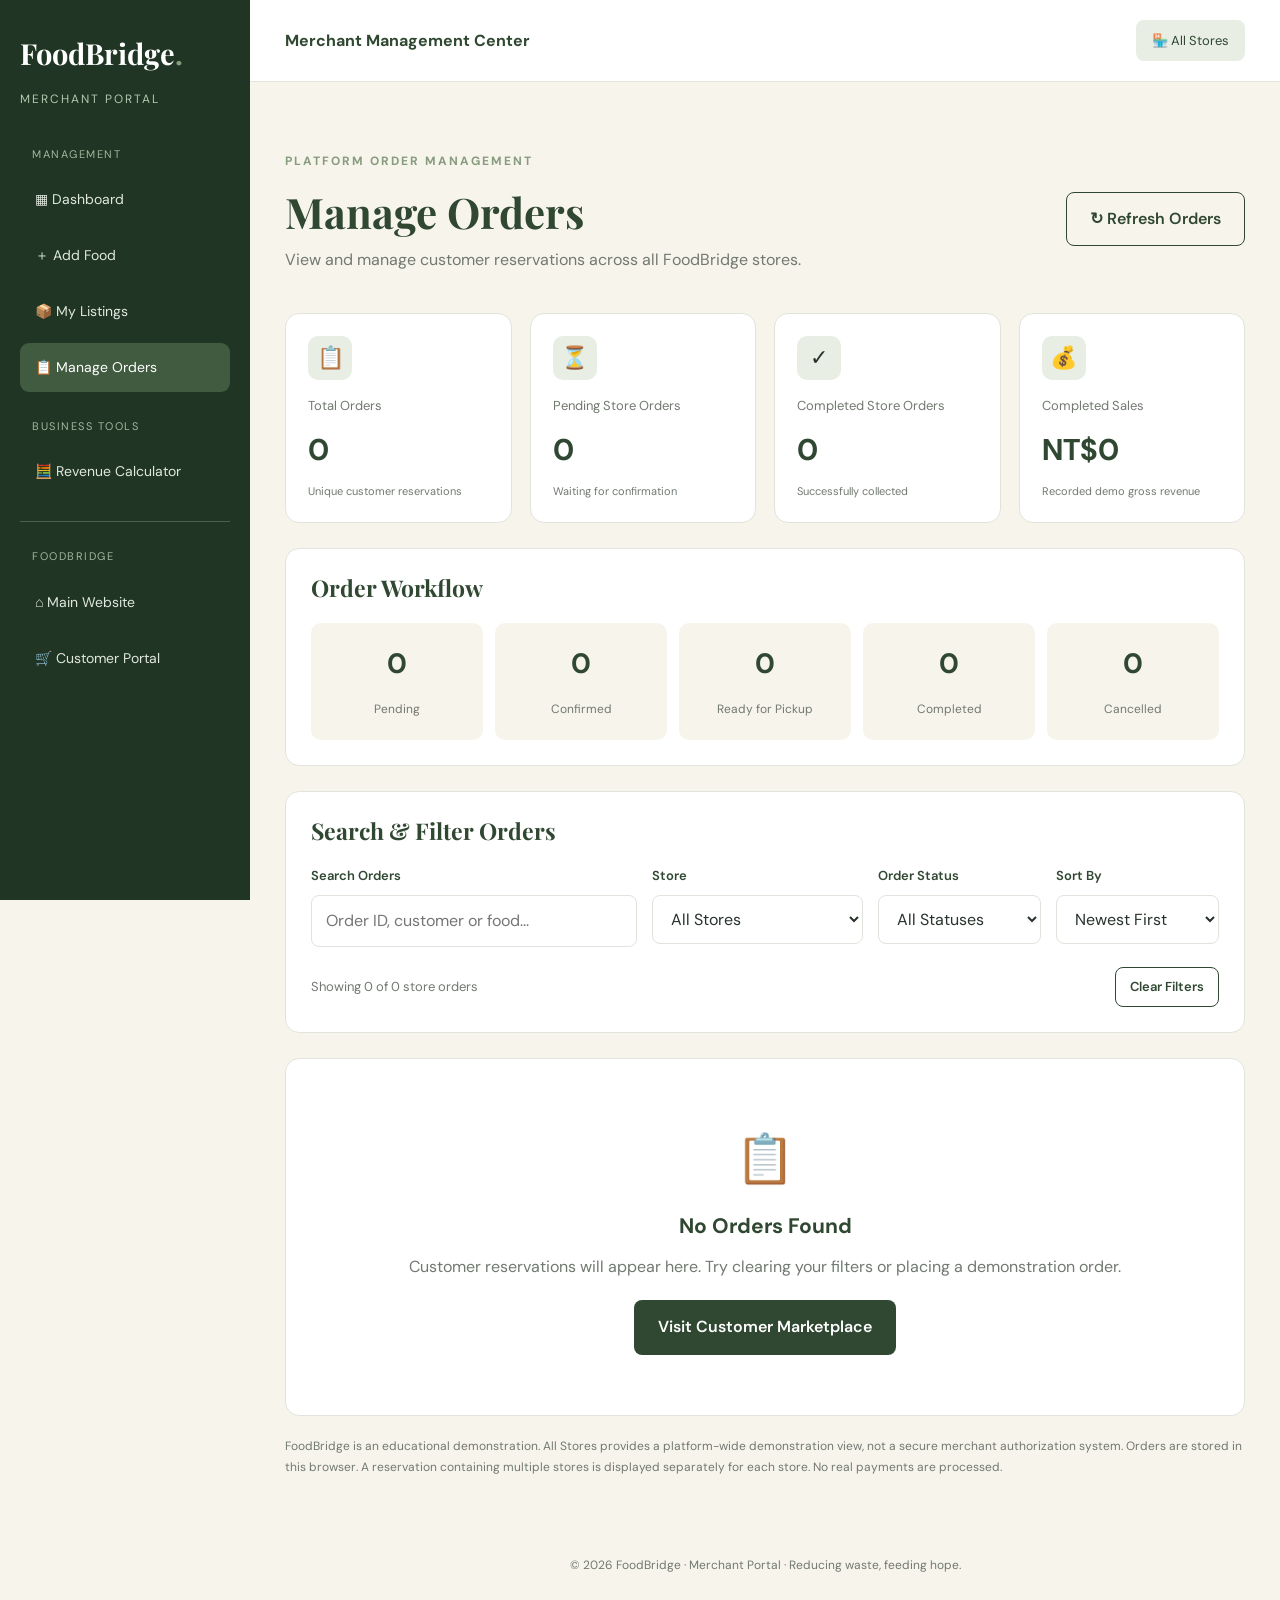
==== commit 935de3d4: "Update orders.html" ====
--- a/merchant/orders.html
+++ b/merchant/orders.html
@@ -2,644 +2,618 @@
 <!DOCTYPE html>
 <html lang="en">
 <head>
-    <meta charset="UTF-8">
-    <meta name="viewport" content="width=device-width, initial-scale=1.0">
-    <title>Manage Orders | FoodBridge</title>
-    <link rel="stylesheet" href="../style-v2.css">
-
-    <style>
-        .merchant-layout {
-            display: grid;
-            grid-template-columns: 250px minmax(0, 1fr);
-            min-height: 100vh;
-        }
-
-        .sidebar {
-            background: #203523;
-            color: white;
-            padding: 30px 20px;
-            position: sticky;
-            top: 0;
-            height: 100vh;
-            overflow-y: auto;
-        }
-
-        .sidebar .logo {
-            color: white;
-            font-size: 29px;
-        }
-
-        .sidebar-subtitle {
-            color: #b5c6ae;
-            font-size: 12px;
-            letter-spacing: 2px;
-            margin: 12px 0 35px;
-        }
-
-        .sidebar-label {
-            color: #a4b69e;
-            font-size: 11px;
-            letter-spacing: 1.5px;
-            margin: 25px 12px 12px;
-        }
-
-        .sidebar-nav {
-            display: flex;
-            flex-direction: column;
-            gap: 7px;
-        }
-
-        .sidebar-nav a {
-            display: flex;
-            align-items: center;
-            gap: 12px;
-            padding: 13px 15px;
-            color: #e0e8dd;
-            border-radius: 9px;
-            text-decoration: none;
-            font-size: 14px;
-        }
-
-        .sidebar-nav a:hover,
-        .sidebar-nav a.active {
-            background: #405b40;
-            color: white;
-        }
-
-        .sidebar-divider {
-            border: none;
-            border-top: 1px solid #49604a;
-            margin: 25px 0;
-        }
-
-        .merchant-main {
-            min-width: 0;
-            padding: 0;
-            background: #f7f4ec;
-        }
-
-        .merchant-topbar {
-            display: flex;
-            justify-content: space-between;
-            align-items: center;
-            flex-wrap: wrap;
-            gap: 15px;
-            padding: 20px 35px;
-            background: white;
-            border-bottom: 1px solid var(--border);
-        }
-
-        .topbar-title {
-            color: var(--green);
-            font-weight: 700;
-        }
-
-        .store-label {
-            background: #e8eee4;
-            color: #304832;
-            padding: 10px 15px;
-            border-radius: 8px;
-            font-size: 14px;
-        }
-
-        .dashboard-content {
-            max-width: 1500px;
-            margin: auto;
-            padding: 35px;
-        }
-
-        .dashboard-heading {
-            display: flex;
-            justify-content: space-between;
-            align-items: center;
-            flex-wrap: wrap;
-            gap: 20px;
-            margin-bottom: 30px;
-        }
-
-        .dashboard-heading h1 {
-            font-size: clamp(30px, 4vw, 42px);
-            margin: 8px 0;
-        }
-
-        .dashboard-heading p {
-            color: var(--muted);
-        }
-
-        .order-stats {
-            display: grid;
-            grid-template-columns: repeat(4, minmax(0, 1fr));
-            gap: 18px;
-            margin-bottom: 28px;
-        }
-
-        .order-stat {
-            background: white;
-            border: 1px solid var(--border);
-            border-radius: 14px;
-            padding: 23px;
-        }
-
-        .stat-icon {
-            width: 45px;
-            height: 45px;
-            display: flex;
-            align-items: center;
-            justify-content: center;
-            background: #e8eee4;
-            border-radius: 10px;
-            font-size: 23px;
-            margin-bottom: 15px;
-        }
-
-        .order-stat p {
-            color: var(--muted);
-            font-size: 13px;
-            margin-bottom: 8px;
-        }
-
-        .order-stat strong {
-            display: block;
-            color: var(--green);
-            font-size: 30px;
-            overflow-wrap: anywhere;
-        }
-
-        .order-stat small {
-            display: block;
-            color: var(--muted);
-            font-size: 11px;
-            margin-top: 8px;
-        }
-
-        .workflow-panel,
-        .filter-panel {
-            background: white;
-            border: 1px solid var(--border);
-            border-radius: 14px;
-            padding: 25px;
-            margin-bottom: 25px;
-        }
-
-        .workflow-panel h2,
-        .filter-panel h2 {
-            font-size: 23px;
-            margin-bottom: 20px;
-        }
-
-        .workflow {
-            display: grid;
-            grid-template-columns: repeat(4, 1fr);
-            gap: 15px;
-        }
-
-        .workflow-step {
-            background: #f7f4ec;
-            border-radius: 10px;
-            padding: 20px 12px;
-            text-align: center;
-        }
-
-        .workflow-step strong {
-            display: block;
-            font-size: 27px;
-            margin: 10px 0;
-            color: var(--green);
-        }
-
-        .workflow-step p {
-            font-size: 12px;
-            color: var(--muted);
-            margin: 0;
-        }
-
-        .step-number {
-            display: inline-flex;
-            width: 32px;
-            height: 32px;
-            border-radius: 50%;
-            align-items: center;
-            justify-content: center;
-            color: white;
-            font-weight: 700;
-            background: #304832;
-        }
-
-        .order-filters {
-            display: grid;
-            grid-template-columns: 2fr 1fr 1fr;
-            gap: 15px;
-        }
-
-        .filter-field label {
-            display: block;
-            color: var(--green);
-            font-size: 13px;
-            font-weight: 600;
-            margin-bottom: 8px;
-        }
-
-        .filter-field input,
-        .filter-field select {
-            width: 100%;
-        }
-
-        .filter-bottom {
-            display: flex;
-            justify-content: space-between;
-            align-items: center;
-            flex-wrap: wrap;
-            gap: 15px;
-            margin-top: 18px;
-        }
-
-        .result-count {
-            color: var(--muted);
-            font-size: 13px;
-        }
-
-        .merchant-order-card {
-            background: white;
-            border: 1px solid var(--border);
-            border-radius: 14px;
-            margin-bottom: 22px;
-            overflow: hidden;
-        }
-
-        .merchant-order-header {
-            display: flex;
-            justify-content: space-between;
-            align-items: flex-start;
-            flex-wrap: wrap;
-            gap: 15px;
-            background: #f2f4ef;
-            padding: 22px 25px;
-            border-bottom: 1px solid var(--border);
-        }
-
-        .merchant-order-header h3 {
-            color: var(--green);
-            font-size: 19px;
-            margin: 0 0 8px;
-            overflow-wrap: anywhere;
-        }
-
-        .order-date {
-            color: var(--muted);
-            font-size: 12px;
-        }
-
-        .order-body {
-            padding: 25px;
-        }
-
-        .customer-details {
-            display: grid;
-            grid-template-columns: 1fr 1fr;
-            gap: 18px;
-            padding-bottom: 20px;
-            border-bottom: 1px solid var(--border);
-        }
-
-        .customer-details p {
-            color: var(--muted);
-            font-size: 12px;
-            margin-bottom: 7px;
-        }
-
-        .customer-details strong {
-            color: var(--green);
-            font-size: 15px;
-            overflow-wrap: anywhere;
-        }
-
-        .merchant-order-item {
-            display: grid;
-            grid-template-columns: 85px minmax(0, 1fr) auto;
-            align-items: center;
-            gap: 18px;
-            padding: 20px 0;
-            border-bottom: 1px solid var(--border);
-        }
-
-        .merchant-order-item img {
-            width: 85px;
-            height: 85px;
-            object-fit: cover;
-            border-radius: 10px;
-        }
-
-        .merchant-order-item h4 {
-            font-size: 17px;
-            color: var(--green);
-            margin: 0 0 8px;
-            overflow-wrap: anywhere;
-        }
-
-        .merchant-order-item p {
-            font-size: 13px;
-            color: var(--muted);
-            margin-bottom: 5px;
-        }
-
-        .item-total {
-            font-size: 19px;
-            font-weight: 700;
-            color: var(--green);
-            text-align: right;
-        }
-
-        .order-status-label {
-            display: inline-block;
-            padding: 7px 12px;
-            border-radius: 20px;
-            font-size: 12px;
-            font-weight: 700;
-        }
-
-        .status-pending {
-            background: #fff0d9;
-            color: #a66a23;
-        }
-
-        .status-confirmed {
-            background: #e5eef8;
-            color: #3c6994;
-        }
-
-        .status-ready {
-            background: #eee6f7;
-            color: #76529b;
-        }
-
-        .status-completed {
-            background: #e8eee4;
-            color: #304832;
-        }
-
-        .status-cancelled {
-            background: #fbe9e7;
-            color: #a43e38;
-        }
-
-        .status-mixed {
-            background: #eeeeee;
-            color: #555555;
-        }
-
-        .order-totals {
-            display: grid;
-            grid-template-columns: repeat(3, 1fr);
-            gap: 15px;
-            padding: 22px 0;
-        }
-
-        .order-total-box {
-            background: #f7f4ec;
-            border-radius: 9px;
-            padding: 16px;
-        }
-
-        .order-total-box p {
-            font-size: 12px;
-            color: var(--muted);
-            margin-bottom: 7px;
-        }
-
-        .order-total-box strong {
-            color: var(--green);
-            font-size: 22px;
-            overflow-wrap: anywhere;
-        }
-
-        .order-progress {
-            display: grid;
-            grid-template-columns: repeat(4, 1fr);
-            gap: 8px;
-            padding: 18px 0;
-        }
-
-        .progress-step {
-            text-align: center;
-            font-size: 11px;
-            color: #999999;
-        }
-
-        .progress-dot {
-            width: 28px;
-            height: 28px;
-            border-radius: 50%;
-            background: #eeeeee;
-            color: #999999;
-            display: flex;
-            align-items: center;
-            justify-content: center;
-            margin: 0 auto 8px;
-        }
-
-        .progress-step.done {
-            color: #304832;
-            font-weight: 600;
-        }
-
-        .progress-step.done .progress-dot {
-            background: #304832;
-            color: white;
-        }
-
-        .order-actions {
-            display: flex;
-            justify-content: space-between;
-            align-items: center;
-            flex-wrap: wrap;
-            gap: 15px;
-            padding-top: 20px;
-            border-top: 1px solid var(--border);
-        }
-
-        .action-note {
-            color: var(--muted);
-            font-size: 12px;
-            max-width: 430px;
-            line-height: 1.6;
-        }
-
-        .action-buttons {
-            display: flex;
-            flex-wrap: wrap;
-            gap: 10px;
-        }
-
-        .cancel-button {
-            background: white;
-            border: 1px solid #edcfcc;
-            color: #b74b45;
-            border-radius: 8px;
-            padding: 11px 16px;
-            cursor: pointer;
-            font-weight: 600;
-        }
-
-        .cancel-button:hover {
-            background: #fbe9e7;
-        }
-
-        .completed-message {
-            color: #304832;
-            background: #e8eee4;
-            padding: 12px 16px;
-            border-radius: 8px;
-            font-size: 13px;
-            font-weight: 600;
-        }
-
-        .cancelled-message {
-            color: #a43e38;
-            background: #fbe9e7;
-            padding: 12px 16px;
-            border-radius: 8px;
-            font-size: 13px;
-        }
-
-        .empty-orders {
-            background: white;
-            border: 1px solid var(--border);
-            border-radius: 14px;
-            text-align: center;
-            padding: 60px 25px;
-        }
-
-        .empty-orders h3 {
-            color: var(--green);
-            margin: 15px 0;
-        }
-
-        .empty-orders p {
-            color: var(--muted);
-            font-size: 14px;
-            margin-bottom: 20px;
-        }
-
-        .demo-note {
-            color: var(--muted);
-            font-size: 12px;
-            line-height: 1.7;
-            margin-top: 20px;
-        }
-
-        .toast {
-            position: fixed;
-            bottom: 25px;
-            right: 25px;
-            max-width: 90vw;
-            background: #304832;
-            color: white;
-            padding: 16px 22px;
-            border-radius: 10px;
-            box-shadow: var(--shadow);
-            z-index: 1000;
-            font-size: 14px;
-        }
-
-        .dashboard-footer {
-            text-align: center;
-            color: var(--muted);
-            font-size: 12px;
-            padding: 30px;
-        }
-
-        @media (max-width: 1150px) {
-            .order-stats {
-                grid-template-columns: repeat(2, 1fr);
-            }
-        }
-
-        @media (max-width: 760px) {
-            .merchant-layout {
-                grid-template-columns: 1fr;
-            }
-
-            .sidebar {
-                position: static;
-                height: auto;
-                padding: 20px;
-            }
-
-            .sidebar-subtitle {
-                margin-bottom: 20px;
-            }
-
-            .sidebar-nav {
-                display: grid;
-                grid-template-columns: 1fr 1fr;
-            }
-
-            .sidebar-nav a {
-                padding: 10px;
-                font-size: 13px;
-            }
-
-            .merchant-topbar,
-            .dashboard-content {
-                padding: 20px;
-            }
-
-            .workflow {
-                grid-template-columns: repeat(2, 1fr);
-            }
-
-            .order-filters {
-                grid-template-columns: 1fr;
-            }
-
-            .order-body {
-                padding: 18px;
-            }
-
-            .order-totals {
-                grid-template-columns: 1fr;
-            }
-
-            .merchant-order-item {
-                grid-template-columns: 65px minmax(0, 1fr);
-            }
-
-            .merchant-order-item img {
-                width: 65px;
-                height: 65px;
-            }
-
-            .item-total {
-                grid-column: 2;
-                text-align: left;
-            }
-        }
-
-        @media (max-width: 480px) {
-            .order-stat {
-                padding: 15px;
-            }
-
-            .order-stat strong {
-                font-size: 23px;
-            }
-
-            .customer-details {
-                grid-template-columns: 1fr;
-            }
-
-            .merchant-order-header {
-                padding: 18px;
-            }
-        }
-    </style>
+<meta charset="UTF-8">
+<meta name="viewport" content="width=device-width, initial-scale=1.0">
+<title>Manage Orders | FoodBridge</title>
+<link rel="stylesheet" href="../style-v2.css">
+
+<style>
+* { box-sizing: border-box; }
+
+.merchant-layout {
+    display: grid;
+    grid-template-columns: 250px minmax(0, 1fr);
+    min-height: 100vh;
+}
+
+.sidebar {
+    background: #203523;
+    color: white;
+    padding: 30px 20px;
+    position: sticky;
+    top: 0;
+    height: 100vh;
+    overflow-y: auto;
+}
+
+.sidebar .logo {
+    color: white;
+    font-size: 29px;
+}
+
+.sidebar-subtitle {
+    color: #b5c6ae;
+    font-size: 12px;
+    letter-spacing: 2px;
+    margin: 12px 0 35px;
+}
+
+.sidebar-label {
+    color: #a4b69e;
+    font-size: 11px;
+    letter-spacing: 1.5px;
+    margin: 25px 12px 12px;
+}
+
+.sidebar-nav {
+    display: flex;
+    flex-direction: column;
+    gap: 7px;
+}
+
+.sidebar-nav a {
+    display: flex;
+    align-items: center;
+    gap: 12px;
+    padding: 13px 15px;
+    color: #e0e8dd;
+    border-radius: 9px;
+    text-decoration: none;
+    font-size: 14px;
+}
+
+.sidebar-nav a:hover,
+.sidebar-nav a.active {
+    background: #405b40;
+    color: white;
+}
+
+.sidebar-divider {
+    border: none;
+    border-top: 1px solid #49604a;
+    margin: 25px 0;
+}
+
+.merchant-main {
+    min-width: 0;
+    background: #f7f4ec;
+    padding: 0;
+}
+
+.merchant-topbar {
+    background: white;
+    padding: 20px 35px;
+    border-bottom: 1px solid #e0e4dc;
+    display: flex;
+    justify-content: space-between;
+    align-items: center;
+    flex-wrap: wrap;
+    gap: 15px;
+}
+
+.topbar-title {
+    color: #304832;
+    font-weight: 700;
+}
+
+.platform-label {
+    background: #e8eee4;
+    color: #304832;
+    padding: 10px 16px;
+    border-radius: 8px;
+    font-size: 13px;
+}
+
+.dashboard-content {
+    max-width: 1500px;
+    margin: auto;
+    padding: 35px;
+}
+
+.dashboard-heading {
+    display: flex;
+    justify-content: space-between;
+    align-items: center;
+    flex-wrap: wrap;
+    gap: 20px;
+    margin-bottom: 28px;
+}
+
+.dashboard-heading h1 {
+    font-size: clamp(30px, 4vw, 42px);
+    margin: 8px 0;
+}
+
+.dashboard-heading p {
+    color: #717970;
+}
+
+.stats-overview {
+    display: grid;
+    grid-template-columns: repeat(4, minmax(0, 1fr));
+    gap: 18px;
+    margin-bottom: 25px;
+}
+
+.stat-box {
+    background: white;
+    border: 1px solid #e0e4dc;
+    border-radius: 14px;
+    padding: 22px;
+}
+
+.stat-icon {
+    background: #e8eee4;
+    width: 44px;
+    height: 44px;
+    display: flex;
+    align-items: center;
+    justify-content: center;
+    border-radius: 10px;
+    font-size: 22px;
+    margin-bottom: 15px;
+}
+
+.stat-box p {
+    font-size: 13px;
+    color: #717970;
+    margin-bottom: 8px;
+}
+
+.stat-box strong {
+    display: block;
+    color: #304832;
+    font-size: 30px;
+    overflow-wrap: anywhere;
+}
+
+.stat-box small {
+    display: block;
+    color: #717970;
+    font-size: 11px;
+    margin-top: 8px;
+}
+
+.panel {
+    background: white;
+    border: 1px solid #e0e4dc;
+    border-radius: 14px;
+    padding: 25px;
+    margin-bottom: 25px;
+}
+
+.panel h2 {
+    font-size: 23px;
+    margin-bottom: 20px;
+}
+
+.workflow {
+    display: grid;
+    grid-template-columns: repeat(5, 1fr);
+    gap: 12px;
+}
+
+.workflow-box {
+    background: #f7f4ec;
+    border-radius: 10px;
+    padding: 18px 10px;
+    text-align: center;
+}
+
+.workflow-box strong {
+    display: block;
+    color: #304832;
+    font-size: 28px;
+    margin-bottom: 8px;
+}
+
+.workflow-box span {
+    font-size: 12px;
+    color: #717970;
+}
+
+.filters {
+    display: grid;
+    grid-template-columns: 2fr 1.3fr 1fr 1fr;
+    gap: 15px;
+}
+
+.filter-field label {
+    display: block;
+    color: #304832;
+    font-size: 13px;
+    font-weight: 600;
+    margin-bottom: 8px;
+}
+
+.filter-field input,
+.filter-field select {
+    width: 100%;
+}
+
+.filter-footer {
+    display: flex;
+    justify-content: space-between;
+    align-items: center;
+    flex-wrap: wrap;
+    gap: 15px;
+    margin-top: 20px;
+}
+
+#resultCount {
+    color: #717970;
+    font-size: 13px;
+}
+
+.order-card-new {
+    background: white;
+    border: 1px solid #e0e4dc;
+    border-radius: 14px;
+    margin-bottom: 22px;
+    overflow: hidden;
+}
+
+.order-header-new {
+    background: #f2f4ef;
+    padding: 22px 25px;
+    border-bottom: 1px solid #e0e4dc;
+    display: flex;
+    justify-content: space-between;
+    align-items: flex-start;
+    flex-wrap: wrap;
+    gap: 15px;
+}
+
+.order-header-new h3 {
+    color: #304832;
+    font-size: 19px;
+    margin: 0 0 8px;
+    overflow-wrap: anywhere;
+}
+
+.order-date {
+    font-size: 12px;
+    color: #717970;
+}
+
+.store-name {
+    display: inline-block;
+    background: #e8eee4;
+    color: #304832;
+    padding: 7px 12px;
+    border-radius: 6px;
+    font-size: 13px;
+    font-weight: 600;
+    margin-top: 12px;
+}
+
+.order-body {
+    padding: 25px;
+}
+
+.customer-info {
+    display: grid;
+    grid-template-columns: 1fr 1fr;
+    gap: 15px;
+    padding-bottom: 20px;
+    border-bottom: 1px solid #e0e4dc;
+}
+
+.customer-info p {
+    color: #717970;
+    font-size: 12px;
+    margin-bottom: 6px;
+}
+
+.customer-info strong {
+    color: #304832;
+    font-size: 15px;
+}
+
+.food-item {
+    display: grid;
+    grid-template-columns: 85px minmax(0, 1fr) auto;
+    align-items: center;
+    gap: 18px;
+    padding: 20px 0;
+    border-bottom: 1px solid #e0e4dc;
+}
+
+.food-item img {
+    width: 85px;
+    height: 85px;
+    border-radius: 10px;
+    object-fit: cover;
+}
+
+.food-item h4 {
+    color: #304832;
+    font-size: 17px;
+    margin-bottom: 8px;
+}
+
+.food-item p {
+    color: #717970;
+    font-size: 13px;
+    margin-bottom: 5px;
+}
+
+.item-price {
+    color: #304832;
+    font-size: 20px;
+    font-weight: 700;
+}
+
+.order-status-label {
+    display: inline-block;
+    border-radius: 20px;
+    padding: 7px 12px;
+    font-size: 12px;
+    font-weight: 700;
+}
+
+.status-pending {
+    background: #fff0d9;
+    color: #a66a23;
+}
+
+.status-confirmed {
+    background: #e5eef8;
+    color: #3c6994;
+}
+
+.status-ready {
+    background: #eee6f7;
+    color: #76529b;
+}
+
+.status-completed {
+    background: #e8eee4;
+    color: #304832;
+}
+
+.status-cancelled {
+    background: #fbe9e7;
+    color: #a43e38;
+}
+
+.status-mixed {
+    background: #eeeeee;
+    color: #555555;
+}
+
+.order-totals {
+    display: grid;
+    grid-template-columns: repeat(3, 1fr);
+    gap: 15px;
+    padding: 22px 0;
+}
+
+.total-box {
+    background: #f7f4ec;
+    border-radius: 9px;
+    padding: 18px;
+}
+
+.total-box p {
+    color: #717970;
+    font-size: 12px;
+    margin-bottom: 8px;
+}
+
+.total-box strong {
+    color: #304832;
+    font-size: 23px;
+    overflow-wrap: anywhere;
+}
+
+.order-progress {
+    display: grid;
+    grid-template-columns: repeat(4, 1fr);
+    gap: 8px;
+    padding: 15px 0 25px;
+}
+
+.progress-step {
+    text-align: center;
+    font-size: 11px;
+    color: #999999;
+}
+
+.progress-dot {
+    width: 30px;
+    height: 30px;
+    border-radius: 50%;
+    background: #eeeeee;
+    color: #999999;
+    display: flex;
+    align-items: center;
+    justify-content: center;
+    margin: 0 auto 8px;
+}
+
+.progress-step.done {
+    color: #304832;
+    font-weight: 600;
+}
+
+.progress-step.done .progress-dot {
+    background: #304832;
+    color: white;
+}
+
+.order-actions {
+    display: flex;
+    justify-content: space-between;
+    align-items: center;
+    flex-wrap: wrap;
+    gap: 15px;
+    padding-top: 20px;
+    border-top: 1px solid #e0e4dc;
+}
+
+.action-note {
+    color: #717970;
+    font-size: 12px;
+    max-width: 400px;
+    line-height: 1.6;
+}
+
+.action-buttons {
+    display: flex;
+    flex-wrap: wrap;
+    gap: 10px;
+}
+
+.cancel-button {
+    background: white;
+    border: 1px solid #edcfcc;
+    color: #b74b45;
+    padding: 11px 16px;
+    border-radius: 8px;
+    font-weight: 600;
+    cursor: pointer;
+}
+
+.cancel-button:hover {
+    background: #fbe9e7;
+}
+
+.finished-message {
+    background: #e8eee4;
+    color: #304832;
+    padding: 12px 16px;
+    border-radius: 8px;
+    font-size: 13px;
+}
+
+.cancelled-message {
+    background: #fbe9e7;
+    color: #a43e38;
+    padding: 12px 16px;
+    border-radius: 8px;
+    font-size: 13px;
+}
+
+.empty-orders {
+    background: white;
+    border: 1px solid #e0e4dc;
+    border-radius: 14px;
+    padding: 60px 25px;
+    text-align: center;
+}
+
+.empty-orders h3 {
+    color: #304832;
+    margin: 15px 0;
+}
+
+.empty-orders p {
+    color: #717970;
+    margin-bottom: 20px;
+}
+
+.demo-note {
+    font-size: 12px;
+    color: #717970;
+    line-height: 1.8;
+    margin-top: 20px;
+}
+
+.dashboard-footer {
+    text-align: center;
+    color: #717970;
+    font-size: 12px;
+    padding: 30px;
+}
+
+.toast {
+    position: fixed;
+    bottom: 25px;
+    right: 25px;
+    background: #304832;
+    color: white;
+    padding: 16px 22px;
+    border-radius: 10px;
+    z-index: 1000;
+    max-width: 90vw;
+}
+
+@media (max-width: 1150px) {
+    .stats-overview {
+        grid-template-columns: repeat(2, 1fr);
+    }
+
+    .filters {
+        grid-template-columns: 1fr 1fr;
+    }
+}
+
+@media (max-width: 760px) {
+    .merchant-layout {
+        grid-template-columns: 1fr;
+    }
+
+    .sidebar {
+        position: static;
+        height: auto;
+        padding: 20px;
+    }
+
+    .sidebar-nav {
+        display: grid;
+        grid-template-columns: 1fr 1fr;
+    }
+
+    .sidebar-nav a {
+        font-size: 13px;
+        padding: 10px;
+    }
+
+    .merchant-topbar,
+    .dashboard-content {
+        padding: 20px;
+    }
+
+    .workflow {
+        grid-template-columns: repeat(2, 1fr);
+    }
+
+    .filters {
+        grid-template-columns: 1fr;
+    }
+
+    .order-totals {
+        grid-template-columns: 1fr;
+    }
+
+    .food-item {
+        grid-template-columns: 65px minmax(0, 1fr);
+    }
+
+    .food-item img {
+        width: 65px;
+        height: 65px;
+    }
+
+    .item-price {
+        grid-column: 2;
+    }
+
+    .order-body {
+        padding: 18px;
+    }
+
+    .stat-box strong {
+        font-size: 24px;
+    }
+}
+</style>
 </head>
 
 <body>
 
 <div class="merchant-layout">
-
-    <!-- Merchant Sidebar -->
 
     <aside class="sidebar">
 
@@ -651,65 +625,56 @@
             MERCHANT PORTAL
         </div>
 
-        <div class="sidebar-label">
-            MANAGEMENT
-        </div>
+        <div class="sidebar-label">MANAGEMENT</div>
 
         <nav class="sidebar-nav">
 
             <a href="index.html">
-                <span>▦</span> Dashboard
+                ▦ Dashboard
             </a>
 
             <a href="add-food.html">
-                <span>＋</span> Add Food
+                ＋ Add Food
             </a>
 
             <a href="listings.html">
-                <span>📦</span> My Listings
+                📦 My Listings
             </a>
 
-            <a href="orders.html"
-               class="active"
+            <a href="orders.html" class="active"
                aria-current="page">
-                <span>📋</span> Manage Orders
+                📋 Manage Orders
             </a>
 
         </nav>
 
-        <div class="sidebar-label">
-            BUSINESS TOOLS
-        </div>
+        <div class="sidebar-label">BUSINESS TOOLS</div>
 
         <nav class="sidebar-nav">
 
             <a href="calculator.html">
-                <span>🧮</span> Revenue Calculator
+                🧮 Revenue Calculator
             </a>
 
         </nav>
 
         <hr class="sidebar-divider">
 
-        <div class="sidebar-label">
-            FOODBRIDGE
-        </div>
+        <div class="sidebar-label">FOODBRIDGE</div>
 
         <nav class="sidebar-nav">
 
             <a href="../index.html">
-                <span>⌂</span> Main Website
+                ⌂ Main Website
             </a>
 
             <a href="../customer/index.html">
-                <span>🛒</span> Customer Portal
+                🛒 Customer Portal
             </a>
 
         </nav>
 
     </aside>
-
-    <!-- Main Content -->
 
     <main class="merchant-main">
 
@@ -719,8 +684,8 @@
                 Merchant Management Center
             </div>
 
-            <div class="store-label">
-                🏪 <span id="currentStore">Loading...</span>
+            <div class="platform-label">
+                🏪 <span id="currentView">All Stores</span>
             </div>
 
         </header>
@@ -732,103 +697,117 @@
                 <div>
 
                     <div class="eyebrow">
-                        Order Management
+                        Platform Order Management
                     </div>
 
                     <h1>Manage Orders</h1>
 
                     <p>
-                        Manage customer reservations and
-                        turn surplus food into meaningful impact.
+                        View and manage customer reservations
+                        across all FoodBridge stores.
                     </p>
 
                 </div>
 
-                <button type="button"
-                        class="btn btn-outline"
+                <button class="btn btn-outline"
                         id="refreshButton">
                     ↻ Refresh Orders
                 </button>
 
             </div>
 
-            <!-- Order Statistics -->
-
-            <section class="order-stats">
-
-                <article class="order-stat">
+            <section class="stats-overview">
+
+                <article class="stat-box">
+
                     <div class="stat-icon">📋</div>
+
                     <p>Total Orders</p>
+
                     <strong id="totalOrders">0</strong>
-                    <small>All customer reservations</small>
+
+                    <small>Unique customer reservations</small>
+
                 </article>
 
-                <article class="order-stat">
+                <article class="stat-box">
+
                     <div class="stat-icon">⏳</div>
-                    <p>Pending Orders</p>
+
+                    <p>Pending Store Orders</p>
+
                     <strong id="pendingOrders">0</strong>
+
                     <small>Waiting for confirmation</small>
+
                 </article>
 
-                <article class="order-stat">
+                <article class="stat-box">
+
                     <div class="stat-icon">✓</div>
-                    <p>Completed Orders</p>
+
+                    <p>Completed Store Orders</p>
+
                     <strong id="completedOrders">0</strong>
+
                     <small>Successfully collected</small>
+
                 </article>
 
-                <article class="order-stat">
+                <article class="stat-box">
+
                     <div class="stat-icon">💰</div>
+
                     <p>Completed Sales</p>
+
                     <strong id="totalRevenue">NT$0</strong>
-                    <small>Gross value of completed orders</small>
+
+                    <small>Recorded demo gross revenue</small>
+
                 </article>
 
             </section>
 
-            <!-- Order Workflow -->
-
-            <section class="workflow-panel">
+            <section class="panel">
 
                 <h2>Order Workflow</h2>
 
                 <div class="workflow">
 
-                    <article class="workflow-step">
-                        <span class="step-number">1</span>
-                        <strong id="workflowPending">0</strong>
-                        <p>Pending</p>
-                    </article>
-
-                    <article class="workflow-step">
-                        <span class="step-number">2</span>
-                        <strong id="workflowConfirmed">0</strong>
-                        <p>Confirmed</p>
-                    </article>
-
-                    <article class="workflow-step">
-                        <span class="step-number">3</span>
-                        <strong id="workflowReady">0</strong>
-                        <p>Ready for Pickup</p>
-                    </article>
-
-                    <article class="workflow-step">
-                        <span class="step-number">4</span>
-                        <strong id="workflowCompleted">0</strong>
-                        <p>Completed</p>
-                    </article>
+                    <div class="workflow-box">
+                        <strong id="countPending">0</strong>
+                        <span>Pending</span>
+                    </div>
+
+                    <div class="workflow-box">
+                        <strong id="countConfirmed">0</strong>
+                        <span>Confirmed</span>
+                    </div>
+
+                    <div class="workflow-box">
+                        <strong id="countReady">0</strong>
+                        <span>Ready for Pickup</span>
+                    </div>
+
+                    <div class="workflow-box">
+                        <strong id="countCompleted">0</strong>
+                        <span>Completed</span>
+                    </div>
+
+                    <div class="workflow-box">
+                        <strong id="countCancelled">0</strong>
+                        <span>Cancelled</span>
+                    </div>
 
                 </div>
 
             </section>
 
-            <!-- Search and Filters -->
-
-            <section class="filter-panel">
+            <section class="panel">
 
                 <h2>Search & Filter Orders</h2>
 
-                <div class="order-filters">
+                <div class="filters">
 
                     <div class="filter-field">
 
@@ -838,7 +817,23 @@
 
                         <input type="search"
                                id="searchInput"
-                               placeholder="Order ID, customer or food name...">
+                               placeholder="Order ID, customer or food...">
+
+                    </div>
+
+                    <div class="filter-field">
+
+                        <label for="storeFilter">
+                            Store
+                        </label>
+
+                        <select id="storeFilter">
+
+                            <option value="all">
+                                All Stores
+                            </option>
+
+                        </select>
 
                     </div>
 
@@ -849,14 +844,18 @@
                         </label>
 
                         <select id="statusFilter">
-                            <option value="">All Statuses</option>
-                            <option value="Pending">Pending</option>
-                            <option value="Confirmed">Confirmed</option>
-                            <option value="Ready for Pickup">
-                                Ready for Pickup
+
+                            <option value="all">
+                                All Statuses
                             </option>
-                            <option value="Completed">Completed</option>
-                            <option value="Cancelled">Cancelled</option>
+
+                            <option>Pending</option>
+                            <option>Confirmed</option>
+                            <option>Ready for Pickup</option>
+                            <option>Completed</option>
+                            <option>Cancelled</option>
+                            <option>Mixed</option>
+
                         </select>
 
                     </div>
@@ -868,24 +867,36 @@
                         </label>
 
                         <select id="sortFilter">
-                            <option value="newest">Newest First</option>
-                            <option value="oldest">Oldest First</option>
-                            <option value="highest">Highest Order Value</option>
-                            <option value="lowest">Lowest Order Value</option>
+
+                            <option value="newest">
+                                Newest First
+                            </option>
+
+                            <option value="oldest">
+                                Oldest First
+                            </option>
+
+                            <option value="highest">
+                                Highest Value
+                            </option>
+
+                            <option value="lowest">
+                                Lowest Value
+                            </option>
+
                         </select>
 
                     </div>
 
                 </div>
 
-                <div class="filter-bottom">
-
-                    <span class="result-count" id="resultCount">
-                        Showing 0 orders
+                <div class="filter-footer">
+
+                    <span id="resultCount">
+                        Showing 0 store orders
                     </span>
 
-                    <button type="button"
-                            class="btn btn-outline btn-small"
+                    <button class="btn btn-outline btn-small"
                             id="clearFilters">
                         Clear Filters
                     </button>
@@ -894,25 +905,29 @@
 
             </section>
 
-            <!-- Order List -->
-
             <section id="ordersContainer"
                      aria-label="Customer orders">
             </section>
 
             <p class="demo-note">
+
                 FoodBridge is an educational demonstration.
-                Orders and inventory are stored in this browser.
-                Completed sales represent simulated gross revenue,
-                not verified payments or net profit.
-                No real payment, SMS or email notification is processed.
+                All Stores provides a platform-wide demonstration
+                view, not a secure merchant authorization system.
+                Orders are stored in this browser.
+                A reservation containing multiple stores is
+                displayed separately for each store.
+                No real payments are processed.
+
             </p>
 
         </div>
 
         <footer class="dashboard-footer">
+
             © 2026 FoodBridge · Merchant Portal ·
             Reducing waste, feeding hope.
+
         </footer>
 
     </main>
@@ -923,887 +938,1093 @@
 
 <script>
 
-    const db = window.FoodBridgeDB;
-
-    const WORKFLOW = [
-        "Pending",
-        "Confirmed",
-        "Ready for Pickup",
-        "Completed"
-    ];
-
-    let merchant = db.getCurrentMerchant();
-
-    let toastTimer;
-
-    // Utility Functions
-
-    function element(id) {
-        return document.getElementById(id);
-    }
-
-    function setText(id, value) {
-        element(id).textContent = value;
-    }
-
-    function escapeHTML(value) {
-        return String(value ?? "").replace(
-            /[&<>"']/g,
-            character => ({
-                "&": "&amp;",
-                "<": "&lt;",
-                ">": "&gt;",
-                '"': "&quot;",
-                "'": "&#39;"
-            })[character]
+const db = window.FoodBridgeDB;
+
+const WORKFLOW = [
+    "Pending",
+    "Confirmed",
+    "Ready for Pickup",
+    "Completed"
+];
+
+let toastTimer;
+
+function el(id) {
+    return document.getElementById(id);
+}
+
+function setText(id, value) {
+    el(id).textContent = value;
+}
+
+function escapeHTML(value) {
+    return String(value ?? "").replace(
+        /[&<>"']/g,
+        c => ({
+            "&": "&amp;",
+            "<": "&lt;",
+            ">": "&gt;",
+            '"': "&quot;",
+            "'": "&#39;"
+        })[c]
+    );
+}
+
+function money(value) {
+    return "NT$" +
+        Number(value || 0).toLocaleString("en-US");
+}
+
+function formatDate(value) {
+
+    const date = new Date(value);
+
+    if (Number.isNaN(date.getTime())) {
+        return "Date unavailable";
+    }
+
+    return date.toLocaleString("en-US", {
+        year: "numeric",
+        month: "short",
+        day: "numeric",
+        hour: "numeric",
+        minute: "2-digit"
+    });
+
+}
+
+function imagePath(image) {
+
+    const value = String(image || "bakery.jpg");
+
+    if (/^https?:\/\//i.test(value)) {
+        return value;
+    }
+
+    if (/^data:image\/(jpeg|png|webp|gif);base64,/i.test(value)) {
+        return value;
+    }
+
+    return "../" + value.replace(/^\/+/, "");
+
+}
+
+function showToast(message, error = false) {
+
+    document.querySelector(".toast")?.remove();
+
+    clearTimeout(toastTimer);
+
+    const toast = document.createElement("div");
+
+    toast.className = "toast";
+
+    toast.setAttribute("role", "status");
+
+    toast.textContent = message;
+
+    if (error) {
+        toast.style.background = "#b74b45";
+    }
+
+    document.body.appendChild(toast);
+
+    toastTimer = setTimeout(
+        () => toast.remove(),
+        3500
+    );
+
+}
+
+
+// Load Store Options
+
+function loadStores() {
+
+    const selected = el("storeFilter").value || "all";
+
+    const merchants = db.getMerchants();
+
+    el("storeFilter").innerHTML = `
+
+        <option value="all">All Stores</option>
+
+        ${merchants.map(merchant => `
+
+            <option value="${escapeHTML(merchant.id)}">
+
+                ${escapeHTML(merchant.name)}
+
+            </option>
+
+        `).join("")}
+
+    `;
+
+    const exists = [...el("storeFilter").options]
+        .some(option => option.value === selected);
+
+    el("storeFilter").value = exists ? selected : "all";
+
+}
+
+
+// Read All Orders and Group by Store
+
+function getAllStoreOrders() {
+
+    const orders = db.getOrders();
+
+    const merchants = db.getMerchants();
+
+    const result = [];
+
+    orders.forEach(order => {
+
+        const groups = new Map();
+
+        (order.items || []).forEach(item => {
+
+            const merchantId = item.merchantId;
+
+            const key = String(merchantId);
+
+            if (!groups.has(key)) {
+
+                groups.set(key, {
+
+                    id: order.id,
+
+                    date: order.date,
+
+                    customerName: order.customerName,
+
+                    merchantId: merchantId,
+
+                    store: merchants.find(
+                        merchant =>
+                            String(merchant.id) === key
+                    )?.name || item.store || "Unknown Store",
+
+                    items: []
+
+                });
+
+            }
+
+            groups.get(key).items.push(item);
+
+        });
+
+        groups.forEach(group => result.push(group));
+
+    });
+
+    return result;
+
+}
+
+
+function getStoreOrders() {
+
+    const selected = el("storeFilter").value;
+
+    const orders = getAllStoreOrders();
+
+    if (selected === "all") {
+        return orders;
+    }
+
+    return orders.filter(order =>
+        String(order.merchantId) === selected
+    );
+
+}
+
+
+function getStatus(order) {
+
+    const statuses = [...new Set(
+        order.items.map(
+            item => item.status || "Pending"
+        )
+    )];
+
+    return statuses.length === 1
+        ? statuses[0]
+        : "Mixed";
+
+}
+
+
+function statusClass(status) {
+
+    const classes = {
+
+        "Pending": "status-pending",
+
+        "Confirmed": "status-confirmed",
+
+        "Ready for Pickup": "status-ready",
+
+        "Completed": "status-completed",
+
+        "Cancelled": "status-cancelled",
+
+        "Mixed": "status-mixed"
+
+    };
+
+    return classes[status] || "status-mixed";
+
+}
+
+
+function getTotals(order) {
+
+    return order.items
+
+        .filter(item => item.status !== "Cancelled")
+
+        .reduce((totals, item) => {
+
+            const quantity = Number(item.quantity) || 0;
+
+            const price = Number(item.price) || 0;
+
+            const original =
+                Number(item.originalPrice) || 0;
+
+            const weight = Number(item.weight) || 0;
+
+            totals.total += price * quantity;
+
+            totals.savings +=
+                (original - price) * quantity;
+
+            totals.waste += weight * quantity;
+
+            return totals;
+
+        }, {
+
+            total: 0,
+
+            savings: 0,
+
+            waste: 0
+
+        });
+
+}
+
+
+// Update Statistics
+
+function updateStatistics() {
+
+    const orders = getStoreOrders();
+
+    const count = status =>
+        orders.filter(
+            order => getStatus(order) === status
+        ).length;
+
+    const revenue = orders.reduce((sum, order) => {
+
+        return sum + order.items
+
+            .filter(item => item.status === "Completed")
+
+            .reduce(
+                (total, item) =>
+                    total +
+                    Number(item.price) *
+                    Number(item.quantity),
+                0
+            );
+
+    }, 0);
+
+    const uniqueOrders = new Set(
+        orders.map(order => order.id)
+    ).size;
+
+    setText("totalOrders", uniqueOrders);
+
+    setText("pendingOrders", count("Pending"));
+
+    setText("completedOrders", count("Completed"));
+
+    setText("totalRevenue", money(revenue));
+
+    setText("countPending", count("Pending"));
+
+    setText("countConfirmed", count("Confirmed"));
+
+    setText("countReady", count("Ready for Pickup"));
+
+    setText("countCompleted", count("Completed"));
+
+    setText("countCancelled", count("Cancelled"));
+
+    const selectedOption =
+        el("storeFilter").selectedOptions[0];
+
+    setText(
+        "currentView",
+        selectedOption?.textContent.trim() || "All Stores"
+    );
+
+}
+
+
+// Filter and Sort
+
+function getFilteredOrders() {
+
+    const keyword =
+        el("searchInput").value.trim().toLowerCase();
+
+    const status = el("statusFilter").value;
+
+    const sort = el("sortFilter").value;
+
+    const orders = getStoreOrders().filter(order => {
+
+        const text = [
+
+            order.id,
+
+            order.customerName,
+
+            order.store,
+
+            ...order.items.map(item => item.name)
+
+        ].join(" ").toLowerCase();
+
+        const matchesSearch = text.includes(keyword);
+
+        const matchesStatus =
+            status === "all" ||
+            getStatus(order) === status;
+
+        return matchesSearch && matchesStatus;
+
+    });
+
+    orders.sort((a, b) => {
+
+        if (sort === "oldest") {
+
+            return new Date(a.date) - new Date(b.date);
+
+        }
+
+        if (sort === "highest") {
+
+            return getTotals(b).total -
+                getTotals(a).total;
+
+        }
+
+        if (sort === "lowest") {
+
+            return getTotals(a).total -
+                getTotals(b).total;
+
+        }
+
+        return new Date(b.date) - new Date(a.date);
+
+    });
+
+    return orders;
+
+}
+
+
+// Order Progress
+
+function renderProgress(status) {
+
+    const current = WORKFLOW.indexOf(status);
+
+    if (current === -1) {
+        return "";
+    }
+
+    return `
+
+        <div class="order-progress">
+
+            ${WORKFLOW.map((step, index) => `
+
+                <div class="progress-step
+                    ${index <= current ? "done" : ""}">
+
+                    <div class="progress-dot">
+
+                        ${index < current ? "✓" : index + 1}
+
+                    </div>
+
+                    ${step}
+
+                </div>
+
+            `).join("")}
+
+        </div>
+
+    `;
+
+}
+
+
+// Action Buttons
+
+function renderActions(order, status) {
+
+    if (status === "Completed") {
+
+        return `
+
+            <div class="finished-message">
+
+                ✓ Order successfully completed.
+
+            </div>
+
+        `;
+
+    }
+
+    if (status === "Cancelled") {
+
+        return `
+
+            <div class="cancelled-message">
+
+                Order cancelled. Inventory restored.
+
+            </div>
+
+        `;
+
+    }
+
+    const nextSteps = {
+
+        "Pending": {
+
+            status: "Confirmed",
+
+            label: "Confirm Order",
+
+            note: "Accept this customer reservation."
+
+        },
+
+        "Confirmed": {
+
+            status: "Ready for Pickup",
+
+            label: "Mark Ready for Pickup",
+
+            note: "Mark the food as ready for collection."
+
+        },
+
+        "Ready for Pickup": {
+
+            status: "Completed",
+
+            label: "Complete Order",
+
+            note: "Complete after the customer collects the food."
+
+        }
+
+    };
+
+    const next = nextSteps[status];
+
+    if (!next) {
+
+        return `
+
+            <p class="action-note">
+
+                This store order has mixed or unsupported
+                item statuses. Automatic status changes
+                are unavailable.
+
+            </p>
+
+        `;
+
+    }
+
+    return `
+
+        <p class="action-note">${next.note}</p>
+
+        <div class="action-buttons">
+
+            <button class="cancel-button"
+
+                data-order="${escapeHTML(order.id)}"
+
+                data-merchant="${escapeHTML(order.merchantId)}"
+
+                data-status="Cancelled">
+
+                Cancel Order
+
+            </button>
+
+            <button class="btn btn-primary"
+
+                data-order="${escapeHTML(order.id)}"
+
+                data-merchant="${escapeHTML(order.merchantId)}"
+
+                data-status="${next.status}">
+
+                ${next.label} →
+
+            </button>
+
+        </div>
+
+    `;
+
+}
+
+
+// Render Orders
+
+function renderOrders() {
+
+    const orders = getFilteredOrders();
+
+    setText(
+
+        "resultCount",
+
+        "Showing " + orders.length +
+
+        " of " + getStoreOrders().length +
+
+        " store orders"
+
+    );
+
+    if (!orders.length) {
+
+        el("ordersContainer").innerHTML = `
+
+            <div class="empty-orders">
+
+                <div style="font-size:48px;">📋</div>
+
+                <h3>No Orders Found</h3>
+
+                <p>
+
+                    Customer reservations will appear here.
+
+                    Try clearing your filters or placing
+
+                    a demonstration order.
+
+                </p>
+
+                <a href="../customer/food.html"
+                   class="btn btn-primary">
+
+                    Visit Customer Marketplace
+
+                </a>
+
+            </div>
+
+        `;
+
+        return;
+
+    }
+
+    el("ordersContainer").innerHTML = orders.map(order => {
+
+        const status = getStatus(order);
+
+        const totals = getTotals(order);
+
+        return `
+
+            <article class="order-card-new">
+
+                <header class="order-header-new">
+
+                    <div>
+
+                        <h3>
+
+                            Order #${escapeHTML(order.id)}
+
+                        </h3>
+
+                        <div class="order-date">
+
+                            ${escapeHTML(formatDate(order.date))}
+
+                        </div>
+
+                        <div class="store-name">
+
+                            🏪 ${escapeHTML(order.store)}
+
+                        </div>
+
+                    </div>
+
+                    <span class="order-status-label
+                        ${statusClass(status)}">
+
+                        ${escapeHTML(status)}
+
+                    </span>
+
+                </header>
+
+                <div class="order-body">
+
+                    <div class="customer-info">
+
+                        <div>
+
+                            <p>Customer Name</p>
+
+                            <strong>
+
+                                ${escapeHTML(
+                                    order.customerName ||
+                                    "Guest Customer"
+                                )}
+
+                            </strong>
+
+                        </div>
+
+                        <div>
+
+                            <p>Payment Method</p>
+
+                            <strong>
+
+                                Pay at Pickup (Demo)
+
+                            </strong>
+
+                        </div>
+
+                    </div>
+
+                    ${order.items.map(item => `
+
+                        <div class="food-item">
+
+                            <img
+
+                                src="${escapeHTML(
+                                    imagePath(item.image)
+                                )}"
+
+                                alt="${escapeHTML(item.name)}"
+
+                                onerror="this.onerror=null;this.src='../bakery.jpg';">
+
+                            <div>
+
+                                <h4>
+
+                                    ${escapeHTML(item.name)}
+
+                                </h4>
+
+                                <p>
+
+                                    Quantity: ${Number(item.quantity)}
+
+                                    · ${money(item.price)} each
+
+                                </p>
+
+                                <p>
+
+                                    🕒 Pickup:
+
+                                    ${escapeHTML(item.pickup)}
+
+                                </p>
+
+                                <span class="order-status-label
+                                    ${statusClass(item.status || "Pending")}">
+
+                                    ${escapeHTML(
+                                        item.status || "Pending"
+                                    )}
+
+                                </span>
+
+                            </div>
+
+                            <div class="item-price">
+
+                                ${money(
+                                    item.price * item.quantity
+                                )}
+
+                            </div>
+
+                        </div>
+
+                    `).join("")}
+
+                    <div class="order-totals">
+
+                        <div class="total-box">
+
+                            <p>
+
+                                ${status === "Completed"
+                                    ? "Completed Sales"
+                                    : "Active Order Value"}
+
+                            </p>
+
+                            <strong>
+
+                                ${money(totals.total)}
+
+                            </strong>
+
+                        </div>
+
+                        <div class="total-box">
+
+                            <p>
+
+                                ${status === "Completed"
+                                    ? "Customer Savings"
+                                    : "Potential Customer Savings"}
+
+                            </p>
+
+                            <strong>
+
+                                ${money(totals.savings)}
+
+                            </strong>
+
+                        </div>
+
+                        <div class="total-box">
+
+                            <p>
+
+                                ${status === "Completed"
+                                    ? "Estimated Food Rescued"
+                                    : "Potential Food Rescued"}
+
+                            </p>
+
+                            <strong>
+
+                                ${totals.waste.toFixed(2)} kg
+
+                            </strong>
+
+                        </div>
+
+                    </div>
+
+                    ${renderProgress(status)}
+
+                    <div class="order-actions">
+
+                        ${renderActions(order, status)}
+
+                    </div>
+
+                </div>
+
+            </article>
+
+        `;
+
+    }).join("");
+
+}
+
+
+// Change Status for the Correct Store
+
+function changeStatus(orderId, merchantId, newStatus) {
+
+    const order = getAllStoreOrders().find(item =>
+
+        String(item.id) === String(orderId) &&
+
+        String(item.merchantId) === String(merchantId)
+
+    );
+
+    if (!order) {
+
+        showToast("Order not found.", true);
+
+        return;
+
+    }
+
+    const allowed = {
+
+        "Pending": ["Confirmed", "Cancelled"],
+
+        "Confirmed": ["Ready for Pickup", "Cancelled"],
+
+        "Ready for Pickup": ["Completed", "Cancelled"]
+
+    };
+
+    if (!(allowed[getStatus(order)] || []).includes(newStatus)) {
+
+        showToast("Invalid order status change.", true);
+
+        return;
+
+    }
+
+    if (newStatus === "Cancelled") {
+
+        if (!window.confirm(
+
+            "Cancel this store order?\n\n" +
+
+            "Its reserved items will be returned to inventory."
+
+        )) {
+
+            return;
+
+        }
+
+    }
+
+    if (newStatus === "Completed") {
+
+        if (!window.confirm(
+
+            "Has the customer collected the food?\n\n" +
+
+            "Completed sales and impact statistics will be updated."
+
+        )) {
+
+            return;
+
+        }
+
+    }
+
+    try {
+
+        const success = db.updateOrderStatus(
+
+            order.id,
+
+            order.merchantId,
+
+            newStatus
+
         );
-    }
-
-    function formatMoney(value) {
-        return "NT$" +
-            Number(value || 0).toLocaleString("en-US");
-    }
-
-    function formatDate(value) {
-
-        const date = new Date(value);
-
-        if (Number.isNaN(date.getTime())) {
-            return "Date unavailable";
+
+        if (!success) {
+
+            throw new Error("Unable to update order.");
+
         }
 
-        return date.toLocaleString("en-US", {
-            year: "numeric",
-            month: "short",
-            day: "numeric",
-            hour: "numeric",
-            minute: "2-digit"
-        });
-
-    }
-
-    function getImagePath(image) {
-
-        const value = String(image || "bakery.jpg");
-
-        if (/^data:image\/(jpeg|png|webp|gif);base64,/i.test(value)) {
-            return value;
-        }
-
-        if (/^https?:\/\//i.test(value)) {
-            return value;
-        }
-
-        return "../" + value.replace(/^\/+/, "");
-
-    }
-
-    function showToast(message, isError = false) {
-
-        const existing = document.querySelector(".toast");
-
-        if (existing) {
-            existing.remove();
-        }
-
-        clearTimeout(toastTimer);
-
-        const toast = document.createElement("div");
-
-        toast.className = "toast";
-
-        toast.setAttribute("role", "status");
-
-        toast.textContent = message;
-
-        if (isError) {
-            toast.style.background = "#b74b45";
-        }
-
-        document.body.appendChild(toast);
-
-        toastTimer = setTimeout(
-            () => toast.remove(),
-            3500
+        refreshPage();
+
+        const messages = {
+
+            "Confirmed": "Order confirmed successfully.",
+
+            "Ready for Pickup": "Food is ready for pickup.",
+
+            "Completed": "Order completed successfully!",
+
+            "Cancelled": "Order cancelled. Inventory restored."
+
+        };
+
+        showToast(messages[newStatus]);
+
+    } catch (error) {
+
+        console.error(error);
+
+        showToast(
+
+            "Unable to update order. Please refresh and try again.",
+
+            true
+
         );
 
     }
 
-    // Merchant Orders
-
-    function getOrders() {
-
-        if (!merchant) {
-            return [];
-        }
-
-        return db.getMerchantOrders(merchant.id);
-
-    }
-
-    function getOrderStatus(order) {
-
-        const statuses = [
-            ...new Set(
-                order.items.map(
-                    item => item.status || "Pending"
-                )
-            )
-        ];
-
-        if (statuses.length === 1) {
-            return statuses[0];
-        }
-
-        return "Mixed";
-
-    }
-
-    function getStatusClass(status) {
-
-        const classes = {
-            "Pending": "status-pending",
-            "Confirmed": "status-confirmed",
-            "Ready for Pickup": "status-ready",
-            "Completed": "status-completed",
-            "Cancelled": "status-cancelled",
-            "Mixed": "status-mixed"
-        };
-
-        return classes[status] || "status-mixed";
-
-    }
-
-    function getOrderTotals(order) {
-
-        const activeItems = order.items.filter(
-            item => item.status !== "Cancelled"
+}
+
+
+// Refresh Page
+
+function refreshPage() {
+
+    loadStores();
+
+    updateStatistics();
+
+    renderOrders();
+
+}
+
+
+// Event Listeners
+
+el("ordersContainer").addEventListener("click", event => {
+
+    const button = event.target.closest(
+
+        "button[data-order][data-merchant][data-status]"
+
+    );
+
+    if (!button) {
+        return;
+    }
+
+    button.disabled = true;
+
+    try {
+
+        changeStatus(
+
+            button.dataset.order,
+
+            button.dataset.merchant,
+
+            button.dataset.status
+
         );
 
-        return activeItems.reduce(
-            (totals, item) => {
-
-                const quantity = Number(item.quantity) || 0;
-                const price = Number(item.price) || 0;
-                const original = Number(item.originalPrice) || 0;
-                const weight = Number(item.weight) || 0;
-
-                totals.quantity += quantity;
-                totals.total += price * quantity;
-                totals.savings += (original - price) * quantity;
-                totals.waste += weight * quantity;
-
-                return totals;
-
-            },
-            {
-                quantity: 0,
-                total: 0,
-                savings: 0,
-                waste: 0
-            }
-        );
-
-    }
-
-    // Dashboard Statistics
-
-    function updateStatistics() {
-
-        const orders = getOrders();
-
-        const pending = orders.filter(
-            order => getOrderStatus(order) === "Pending"
-        ).length;
-
-        const confirmed = orders.filter(
-            order => getOrderStatus(order) === "Confirmed"
-        ).length;
-
-        const ready = orders.filter(
-            order => getOrderStatus(order) === "Ready for Pickup"
-        ).length;
-
-        const completed = orders.filter(
-            order => getOrderStatus(order) === "Completed"
-        ).length;
-
-        const revenue = orders.reduce(
-            (sum, order) => {
-
-                return sum + order.items
-                    .filter(item => item.status === "Completed")
-                    .reduce(
-                        (total, item) =>
-                            total + item.price * item.quantity,
-                        0
-                    );
-
-            },
-            0
-        );
-
-        setText("totalOrders", orders.length);
-        setText("pendingOrders", pending);
-        setText("completedOrders", completed);
-        setText("totalRevenue", formatMoney(revenue));
-
-        setText("workflowPending", pending);
-        setText("workflowConfirmed", confirmed);
-        setText("workflowReady", ready);
-        setText("workflowCompleted", completed);
-
-    }
-
-    // Search and Filter
-
-    function getFilteredOrders() {
-
-        const keyword = element("searchInput")
-            .value.trim().toLowerCase();
-
-        const status = element("statusFilter").value;
-
-        const sort = element("sortFilter").value;
-
-        let orders = getOrders().filter(order => {
-
-            const searchableText = [
-                order.id,
-                order.customerName,
-                ...order.items.map(item => item.name)
-            ].join(" ").toLowerCase();
-
-            const matchesKeyword =
-                searchableText.includes(keyword);
-
-            const matchesStatus =
-                !status ||
-                order.items.some(
-                    item => (item.status || "Pending") === status
-                );
-
-            return matchesKeyword && matchesStatus;
-
-        });
-
-        switch (sort) {
-
-            case "oldest":
-
-                orders.sort(
-                    (a, b) => new Date(a.date) - new Date(b.date)
-                );
-
-                break;
-
-            case "highest":
-
-                orders.sort(
-                    (a, b) =>
-                        getOrderTotals(b).total -
-                        getOrderTotals(a).total
-                );
-
-                break;
-
-            case "lowest":
-
-                orders.sort(
-                    (a, b) =>
-                        getOrderTotals(a).total -
-                        getOrderTotals(b).total
-                );
-
-                break;
-
-            default:
-
-                orders.sort(
-                    (a, b) => new Date(b.date) - new Date(a.date)
-                );
-
-        }
-
-        return orders;
-
-    }
-
-    // Order Progress
-
-    function renderProgress(status) {
-
-        if (status === "Cancelled" || status === "Mixed") {
-            return "";
-        }
-
-        const currentIndex = WORKFLOW.indexOf(status);
-
-        return `
-            <div class="order-progress">
-
-                ${WORKFLOW.map((step, index) => `
-
-                    <div class="progress-step
-                        ${index <= currentIndex ? "done" : ""}">
-
-                        <div class="progress-dot">
-                            ${index < currentIndex ? "✓" : index + 1}
-                        </div>
-
-                        ${step}
-
-                    </div>
-
-                `).join("")}
-
-            </div>
-        `;
-
-    }
-
-    // Order Action Buttons
-
-    function renderActions(order, status) {
-
-        const orderId = escapeHTML(order.id);
-
-        if (status === "Completed") {
-
-            return `
-                <div class="completed-message">
-                    ✓ Order successfully completed.
-                </div>
-            `;
-
-        }
-
-        if (status === "Cancelled") {
-
-            return `
-                <div class="cancelled-message">
-                    This order has been cancelled.
-                </div>
-            `;
-
-        }
-
-        if (status === "Mixed") {
-
-            return `
-                <p class="action-note">
-                    This order contains different item statuses.
-                    Review the individual items before making changes.
-                </p>
-            `;
-
-        }
-
-        const nextSteps = {
-
-            "Pending": {
-                status: "Confirmed",
-                label: "Confirm Order",
-                note: "Accept this customer reservation."
-            },
-
-            "Confirmed": {
-                status: "Ready for Pickup",
-                label: "Mark Ready for Pickup",
-                note: "Mark the food as ready for collection."
-            },
-
-            "Ready for Pickup": {
-                status: "Completed",
-                label: "Complete Order",
-                note: "Complete the order after the customer collects the food."
-            }
-
-        };
-
-        const next = nextSteps[status];
-
-        if (!next) {
-            return "";
-        }
-
-        return `
-
-            <p class="action-note">
-                ${next.note}
-            </p>
-
-            <div class="action-buttons">
-
-                <button type="button"
-                        class="cancel-button"
-                        data-order-id="${orderId}"
-                        data-status="Cancelled">
-                    Cancel Order
-                </button>
-
-                <button type="button"
-                        class="btn btn-primary"
-                        data-order-id="${orderId}"
-                        data-status="${next.status}">
-                    ${next.label} →
-                </button>
-
-            </div>
-
-        `;
-
-    }
-
-    // Render Orders
-
-    function renderOrders() {
-
-        const orders = getFilteredOrders();
-
-        const container = element("ordersContainer");
-
-        setText(
-            "resultCount",
-            "Showing " + orders.length +
-            " of " + getOrders().length + " orders"
-        );
-
-        if (orders.length === 0) {
-
-            container.innerHTML = `
-
-                <div class="empty-orders">
-
-                    <div style="font-size:48px;">📋</div>
-
-                    <h3>No Orders Found</h3>
-
-                    <p>
-                        Customer reservations will appear here.
-                        Try adjusting your filters or placing
-                        a demonstration order.
-                    </p>
-
-                    <a href="../customer/food.html"
-                       class="btn btn-primary">
-                        Visit Customer Marketplace
-                    </a>
-
-                </div>
-
-            `;
-
-            return;
-
-        }
-
-        container.innerHTML = orders.map(order => {
-
-            const status = getOrderStatus(order);
-
-            const totals = getOrderTotals(order);
-
-            const items = order.items.map(item => {
-
-                const itemStatus = item.status || "Pending";
-
-                return `
-
-                    <div class="merchant-order-item">
-
-                        <img
-                            src="${escapeHTML(getImagePath(item.image))}"
-                            alt="${escapeHTML(item.name)}"
-                            onerror="this.onerror=null;this.src='../bakery.jpg';">
-
-                        <div>
-
-                            <h4>
-                                ${escapeHTML(item.name)}
-                            </h4>
-
-                            <p>
-                                Quantity: ${Number(item.quantity)}
-                                · ${formatMoney(item.price)} each
-                            </p>
-
-                            <p>
-                                🕒 Pickup:
-                                ${escapeHTML(item.pickup)}
-                            </p>
-
-                            <span class="order-status-label
-                                ${getStatusClass(itemStatus)}">
-
-                                ${escapeHTML(itemStatus)}
-
-                            </span>
-
-                        </div>
-
-                        <div class="item-total">
-                            ${formatMoney(
-                                item.price * item.quantity
-                            )}
-                        </div>
-
-                    </div>
-
-                `;
-
-            }).join("");
-
-            return `
-
-                <article class="merchant-order-card">
-
-                    <header class="merchant-order-header">
-
-                        <div>
-
-                            <h3>
-                                Order #${escapeHTML(order.id)}
-                            </h3>
-
-                            <div class="order-date">
-                                ${escapeHTML(formatDate(order.date))}
-                            </div>
-
-                        </div>
-
-                        <span class="order-status-label
-                            ${getStatusClass(status)}">
-
-                            ${escapeHTML(status)}
-
-                        </span>
-
-                    </header>
-
-                    <div class="order-body">
-
-                        <div class="customer-details">
-
-                            <div>
-                                <p>Customer Name</p>
-                                <strong>
-                                    ${escapeHTML(
-                                        order.customerName ||
-                                        "Guest Customer"
-                                    )}
-                                </strong>
-                            </div>
-
-                            <div>
-                                <p>Payment Method</p>
-                                <strong>Pay at Pickup (Demo)</strong>
-                            </div>
-
-                        </div>
-
-                        ${items}
-
-                        <div class="order-totals">
-
-                            <div class="order-total-box">
-                                <p>
-                                    ${status === "Completed"
-                                        ? "Completed Sales"
-                                        : "Active Order Value"}
-                                </p>
-                                <strong>
-                                    ${formatMoney(totals.total)}
-                                </strong>
-                            </div>
-
-                            <div class="order-total-box">
-                                <p>Customer Savings</p>
-                                <strong>
-                                    ${formatMoney(totals.savings)}
-                                </strong>
-                            </div>
-
-                            <div class="order-total-box">
-                                <p>
-                                    ${status === "Completed"
-                                        ? "Estimated Food Rescued"
-                                        : "Potential Food Rescued"}
-                                </p>
-                                <strong>
-                                    ${totals.waste.toFixed(2)} kg
-                                </strong>
-                            </div>
-
-                        </div>
-
-                        ${renderProgress(status)}
-
-                        <div class="order-actions">
-
-                            ${renderActions(order, status)}
-
-                        </div>
-
-                    </div>
-
-                </article>
-
-            `;
-
-        }).join("");
-
-    }
-
-    // Update Order Status
-
-    function changeOrderStatus(orderId, newStatus) {
-
-        if (!merchant) {
-            return;
-        }
-
-        const order = getOrders().find(
-            item => String(item.id) === String(orderId)
-        );
-
-        if (!order) {
-
-            showToast("Order not found.", true);
-
-            return;
-
-        }
-
-        const currentStatus = getOrderStatus(order);
-
-        const allowedTransitions = {
-
-            "Pending": [
-                "Confirmed",
-                "Cancelled"
-            ],
-
-            "Confirmed": [
-                "Ready for Pickup",
-                "Cancelled"
-            ],
-
-            "Ready for Pickup": [
-                "Completed",
-                "Cancelled"
-            ],
-
-            "Completed": [],
-
-            "Cancelled": [],
-
-            "Mixed": []
-
-        };
-
-        if (
-            !(allowedTransitions[currentStatus] || [])
-                .includes(newStatus)
-        ) {
-
-            showToast(
-                "This order status cannot be changed.",
-                true
-            );
-
-            return;
-
-        }
-
-        if (newStatus === "Cancelled") {
-
-            const confirmed = window.confirm(
-
-                "Cancel this order?\n\n" +
-                "The reserved food quantity will be returned " +
-                "to the inventory. This action cannot be undone."
-
-            );
-
-            if (!confirmed) {
-                return;
-            }
-
-        }
-
-        if (newStatus === "Completed") {
-
-            const confirmed = window.confirm(
-
-                "Complete this order?\n\n" +
-                "Please confirm that the customer has collected " +
-                "the food. Completed sales and sustainability " +
-                "statistics will be updated."
-
-            );
-
-            if (!confirmed) {
-                return;
-            }
-
-        }
-
-        try {
-
-            const success = db.updateOrderStatus(
-                orderId,
-                merchant.id,
-                newStatus
-            );
-
-            if (!success) {
-
-                throw new Error(
-                    "Unable to update order status."
-                );
-
-            }
-
-            refreshPage();
-
-            const messages = {
-
-                "Confirmed":
-                    "Order confirmed successfully.",
-
-                "Ready for Pickup":
-                    "Order is now ready for pickup.",
-
-                "Completed":
-                    "Order completed. Impact statistics updated!",
-
-                "Cancelled":
-                    "Order cancelled. Inventory restored."
-
-            };
-
-            showToast(
-                messages[newStatus] ||
-                "Order status updated."
-            );
-
-        } catch (error) {
-
-            console.error(error);
-
-            showToast(
-                "Unable to update the order. Please refresh and try again.",
-                true
-            );
-
-        }
-
-    }
-
-    // Clear Filters
-
-    function clearFilters() {
-
-        element("searchInput").value = "";
-
-        element("statusFilter").value = "";
-
-        element("sortFilter").value = "newest";
-
-        renderOrders();
-
-    }
-
-    // Refresh Page
-
-    function refreshPage() {
-
-        merchant = db.getCurrentMerchant();
-
-        setText(
-            "currentStore",
-            merchant ? merchant.name : "No store selected"
-        );
-
-        updateStatistics();
-
-        renderOrders();
-
-    }
-
-    // Order Action Events
-
-    element("ordersContainer").addEventListener(
-        "click",
-        event => {
-
-            const button = event.target.closest(
-                "button[data-order-id][data-status]"
-            );
-
-            if (!button) {
-                return;
-            }
-
-            button.disabled = true;
-
-            try {
-
-                changeOrderStatus(
-                    button.dataset.orderId,
-                    button.dataset.status
-                );
-
-            } finally {
-
-                button.disabled = false;
-
-            }
-
-        }
-    );
-
-    // Filter Events
-
-    element("searchInput").addEventListener(
-        "input",
-        renderOrders
-    );
-
-    element("statusFilter").addEventListener(
-        "change",
-        renderOrders
-    );
-
-    element("sortFilter").addEventListener(
-        "change",
-        renderOrders
-    );
-
-    element("clearFilters").addEventListener(
-        "click",
-        clearFilters
-    );
-
-    element("refreshButton").addEventListener(
-        "click",
-        () => window.location.reload()
-    );
-
-    window.addEventListener(
-        "storage",
-        refreshPage
-    );
-
-    window.addEventListener(
-        "pageshow",
-        refreshPage
-    );
-
-    // Initialize Page
+    } finally {
+
+        button.disabled = false;
+
+    }
+
+});
+
+
+el("searchInput").addEventListener(
+
+    "input",
+
+    renderOrders
+
+);
+
+
+el("storeFilter").addEventListener(
+
+    "change",
+
+    refreshPage
+
+);
+
+
+el("statusFilter").addEventListener(
+
+    "change",
+
+    renderOrders
+
+);
+
+
+el("sortFilter").addEventListener(
+
+    "change",
+
+    renderOrders
+
+);
+
+
+el("clearFilters").addEventListener("click", () => {
+
+    el("searchInput").value = "";
+
+    el("storeFilter").value = "all";
+
+    el("statusFilter").value = "all";
+
+    el("sortFilter").value = "newest";
 
     refreshPage();
+
+});
+
+
+el("refreshButton").addEventListener("click", () => {
+
+    window.location.reload();
+
+});
+
+
+window.addEventListener("storage", () => {
+
+    window.location.reload();
+
+});
+
+
+window.addEventListener("pageshow", event => {
+
+    if (event.persisted) {
+
+        window.location.reload();
+
+    } else {
+
+        refreshPage();
+
+    }
+
+});
+
+
+// Initialize
+
+refreshPage();
 
 </script>
 
